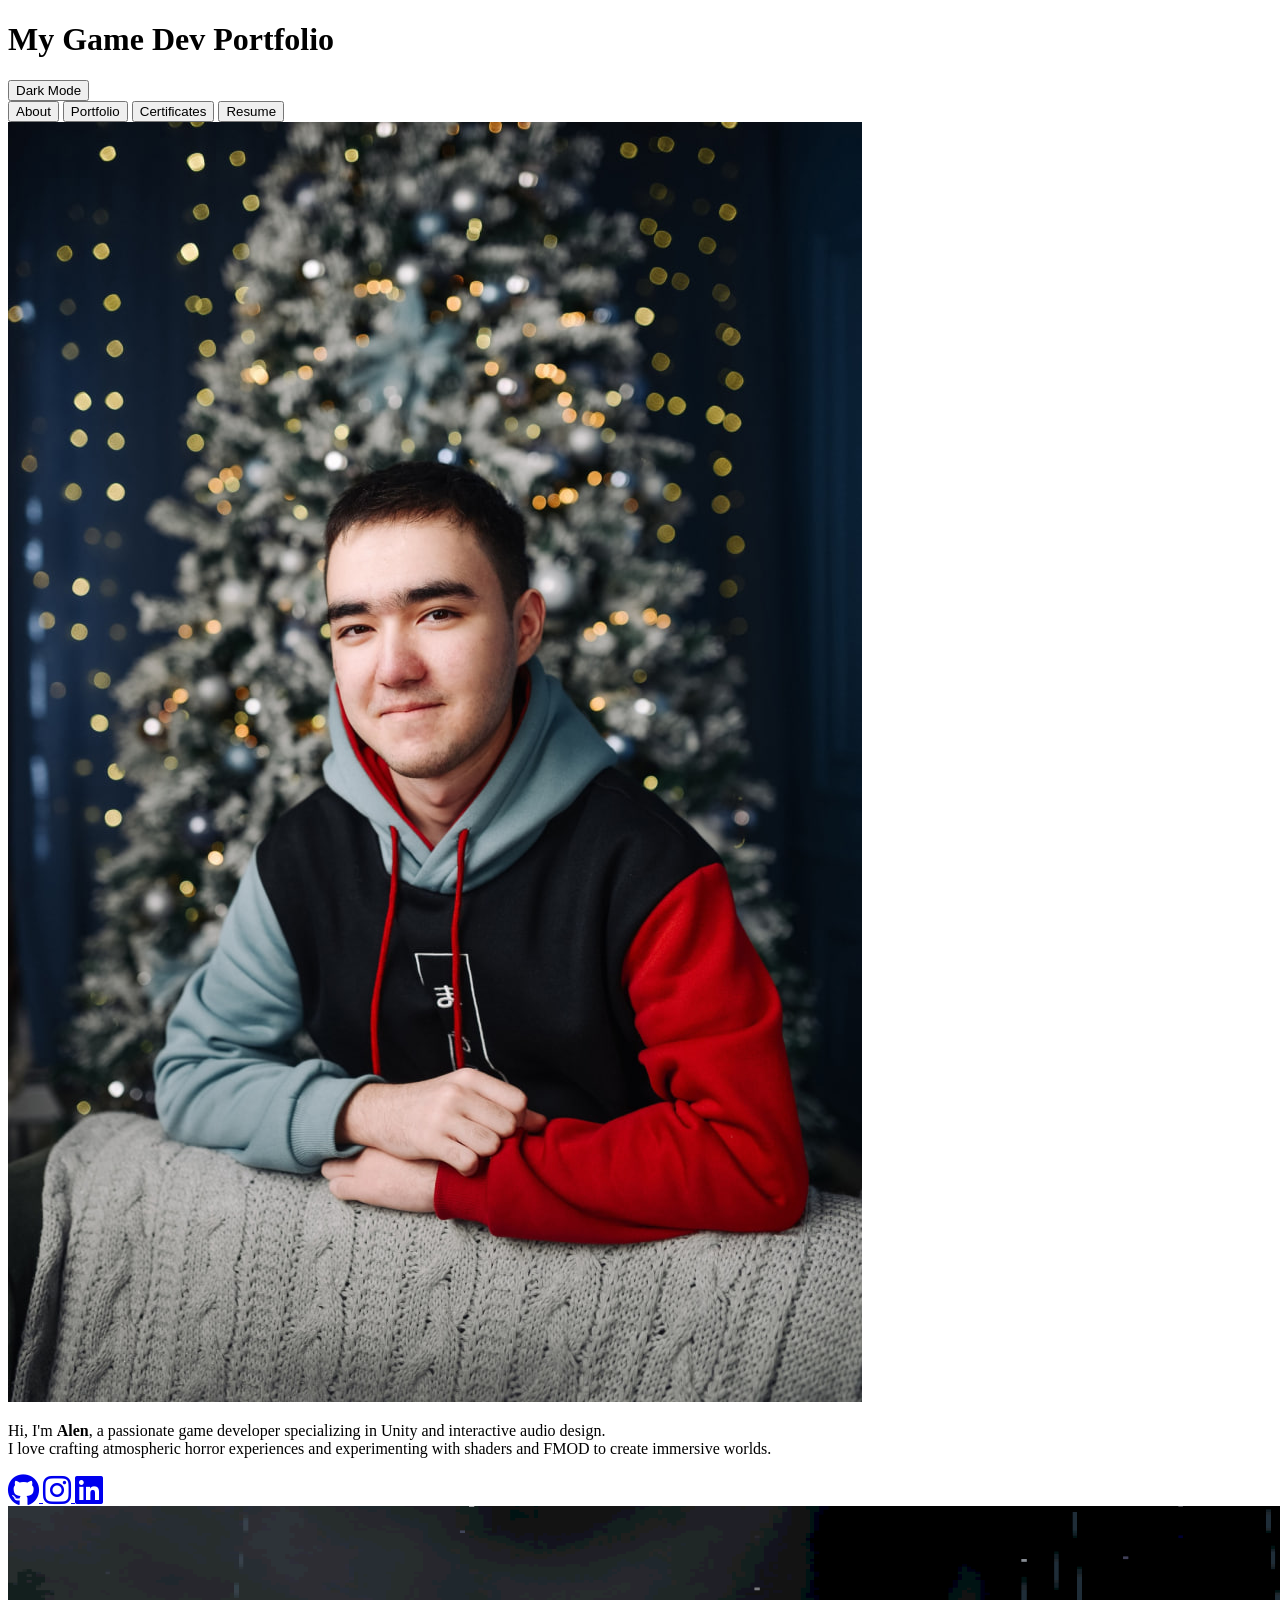
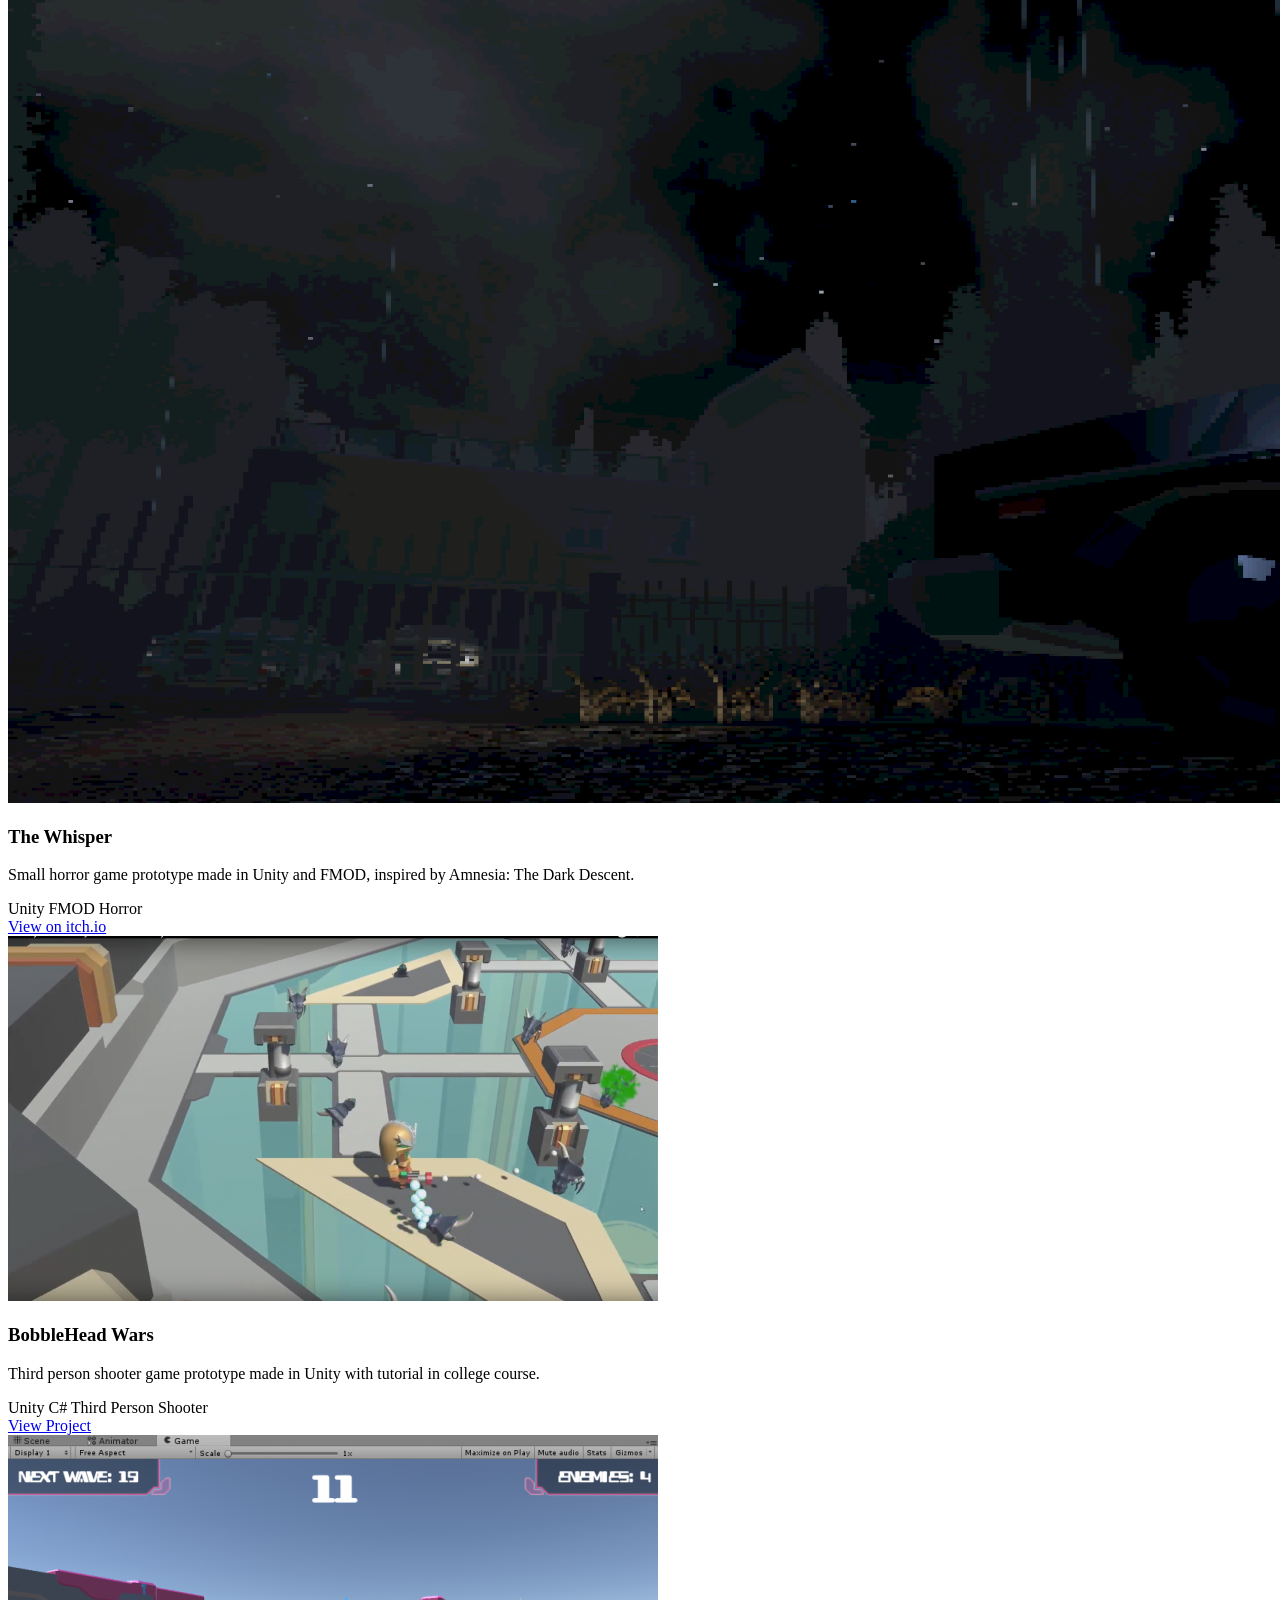
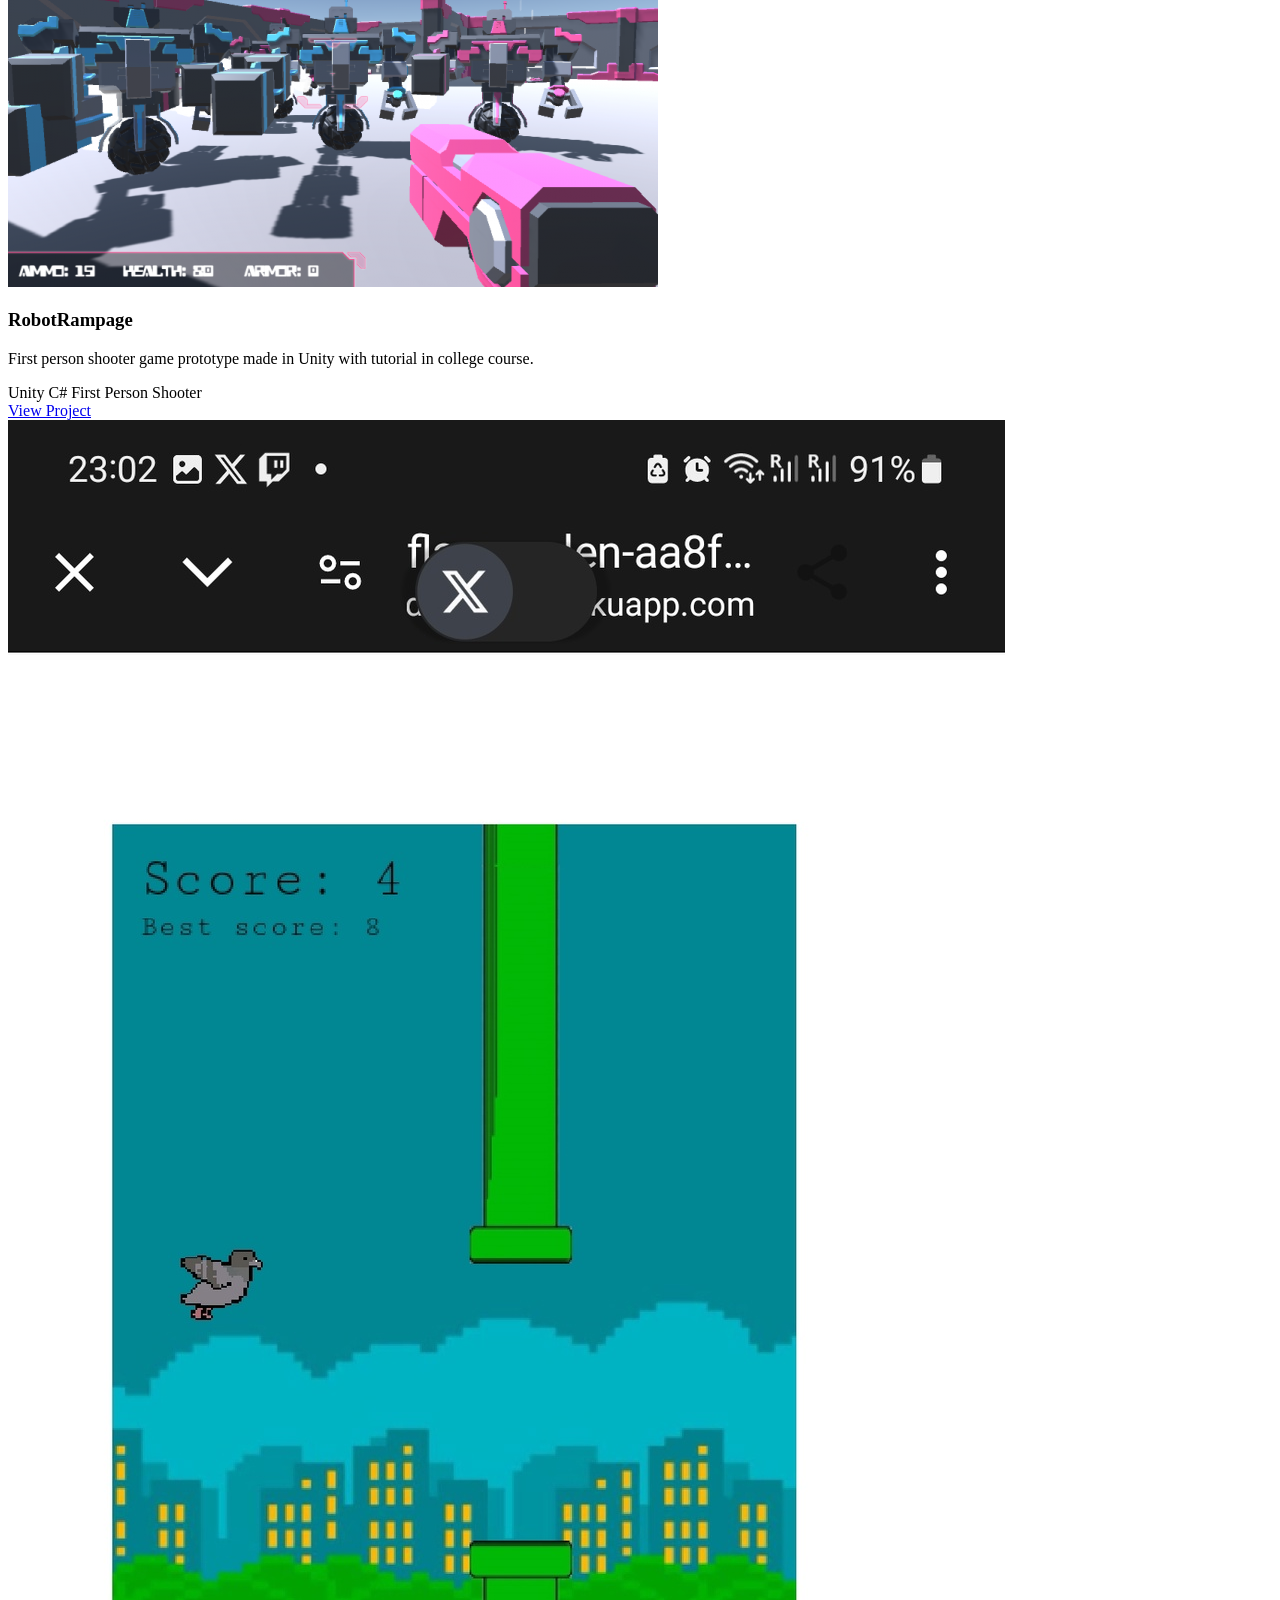
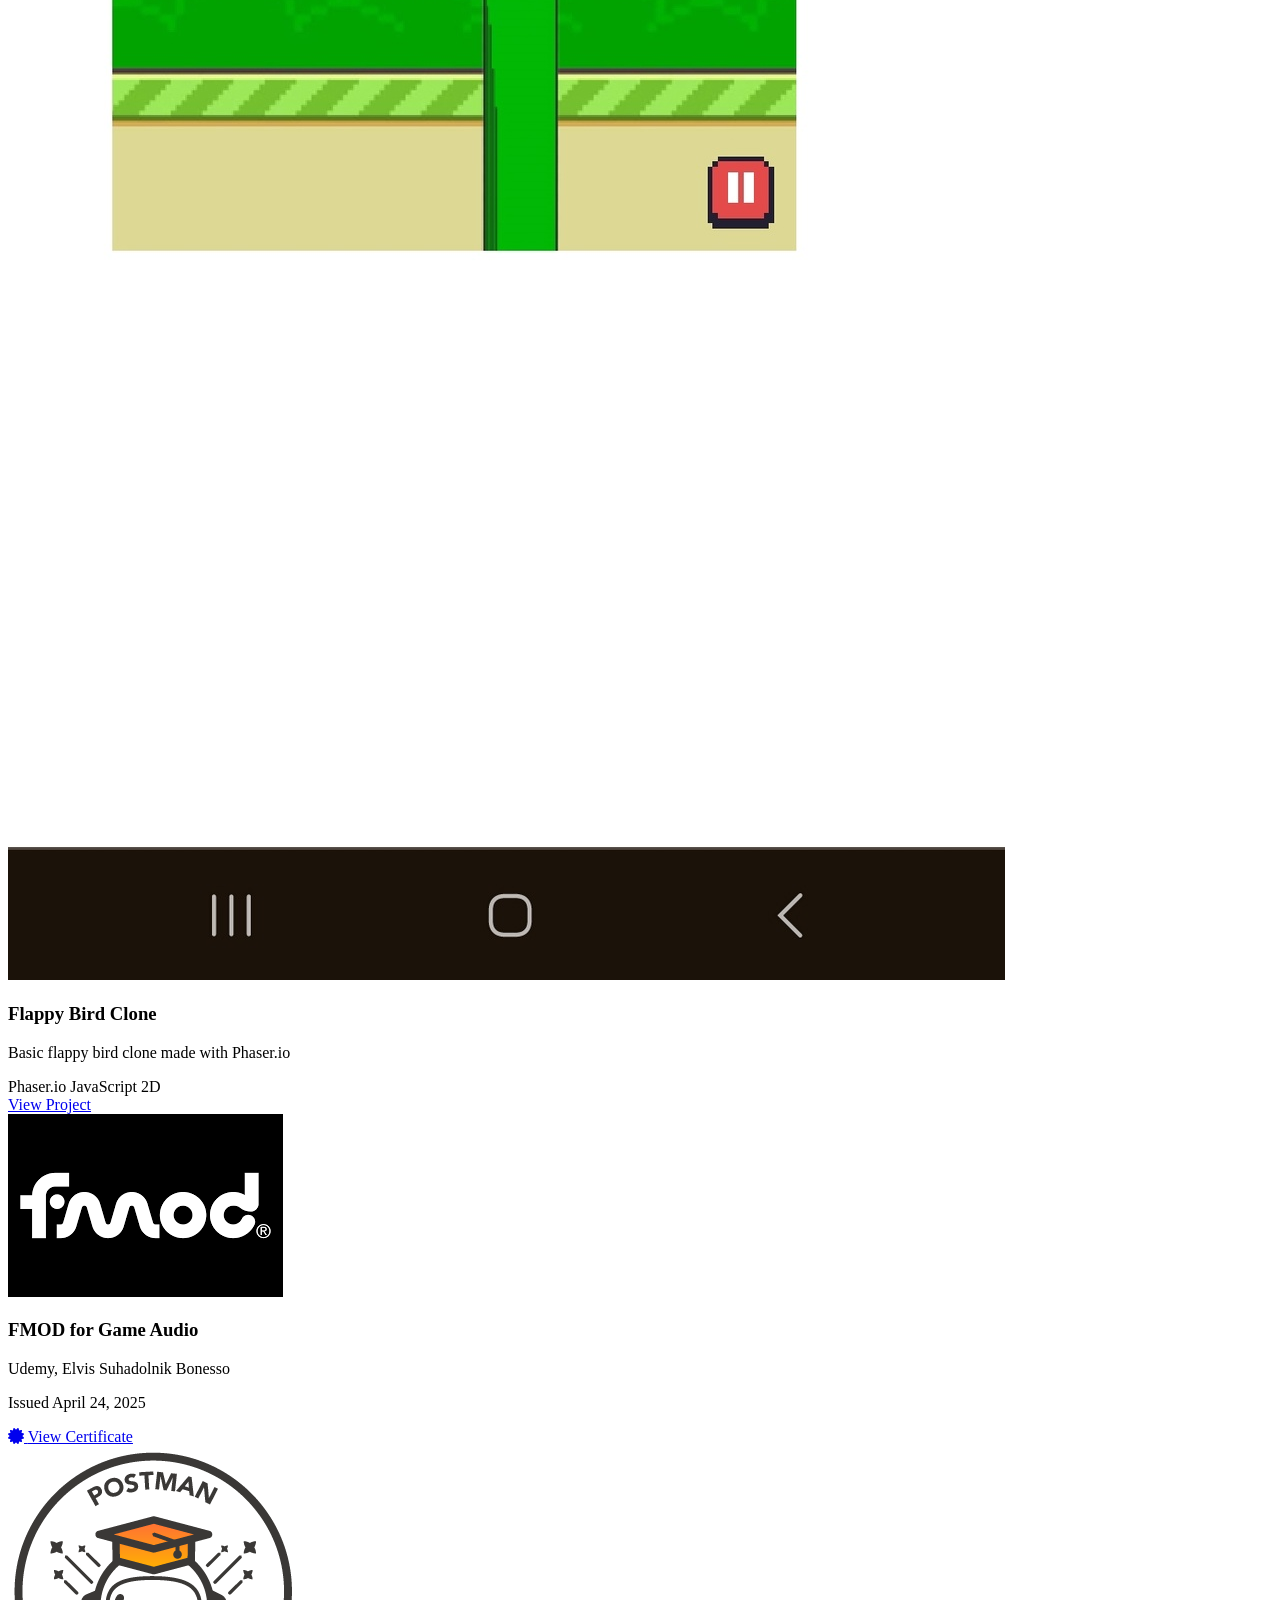
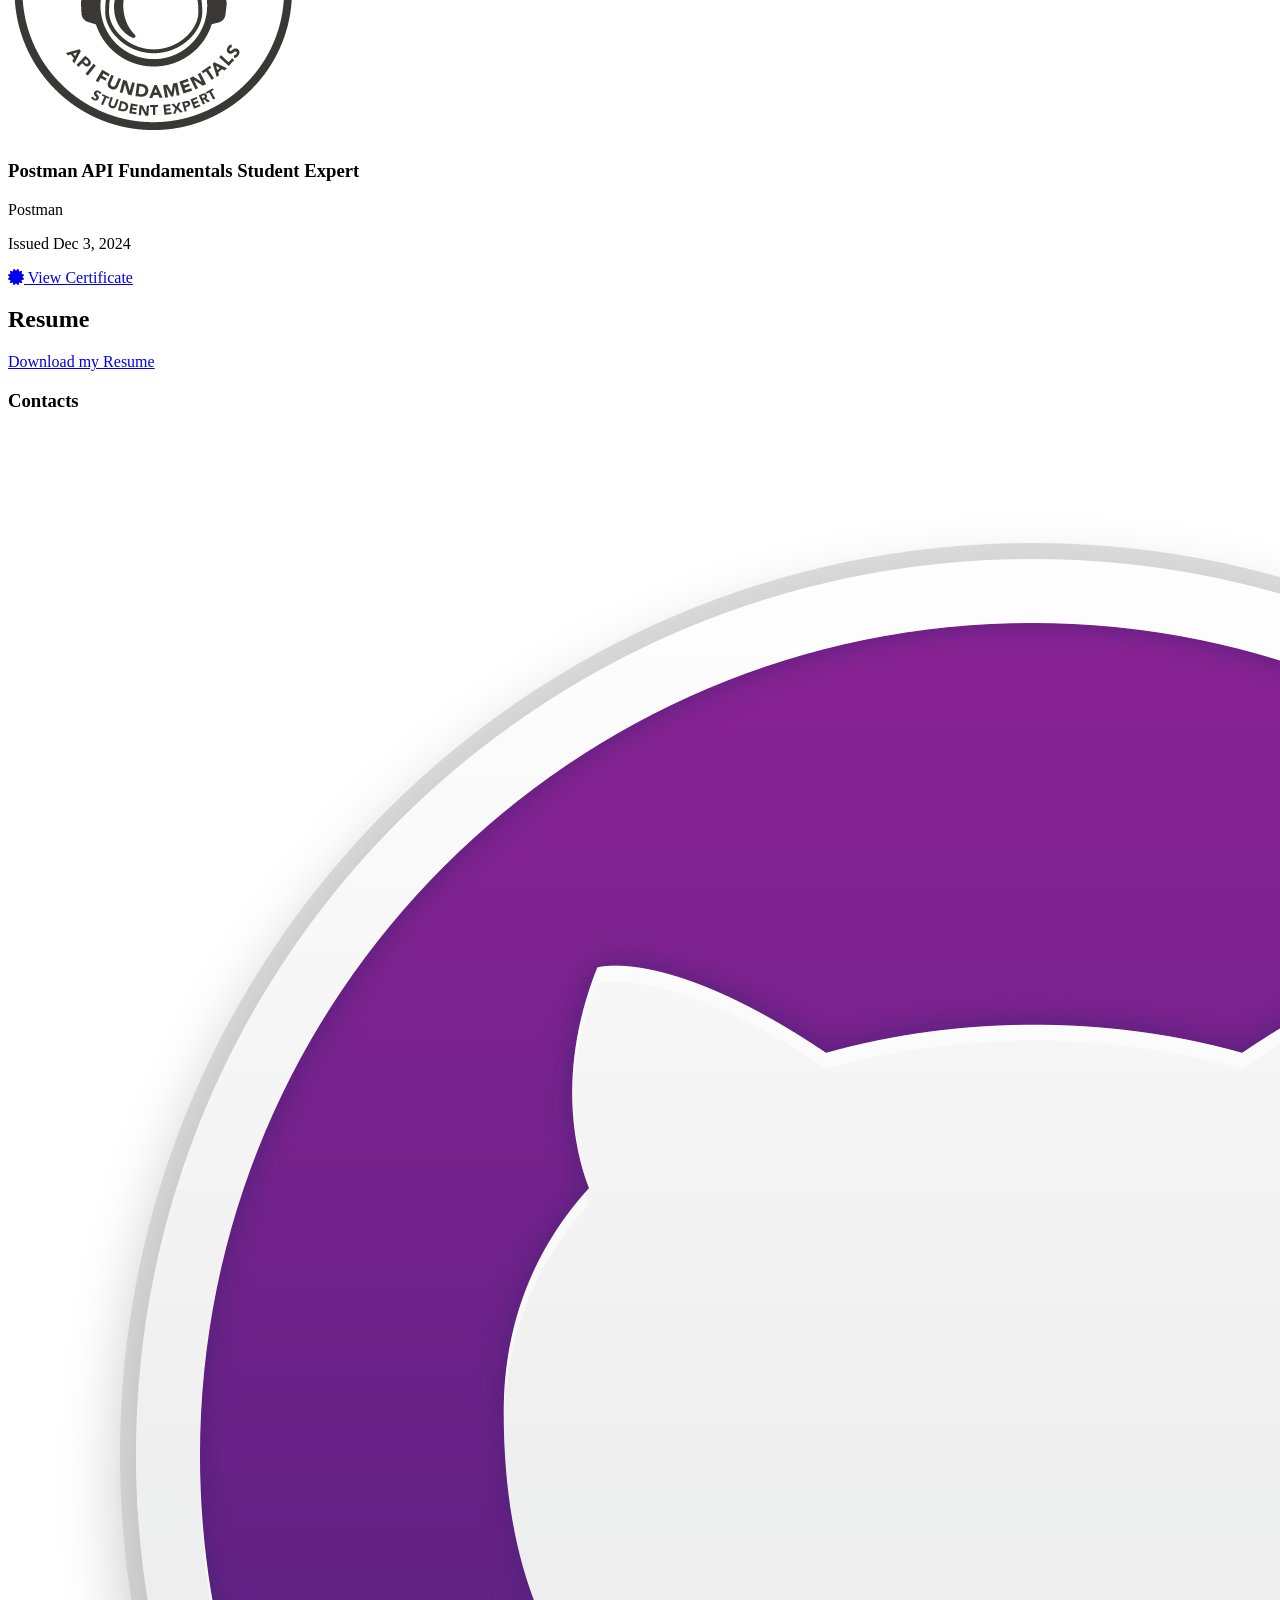
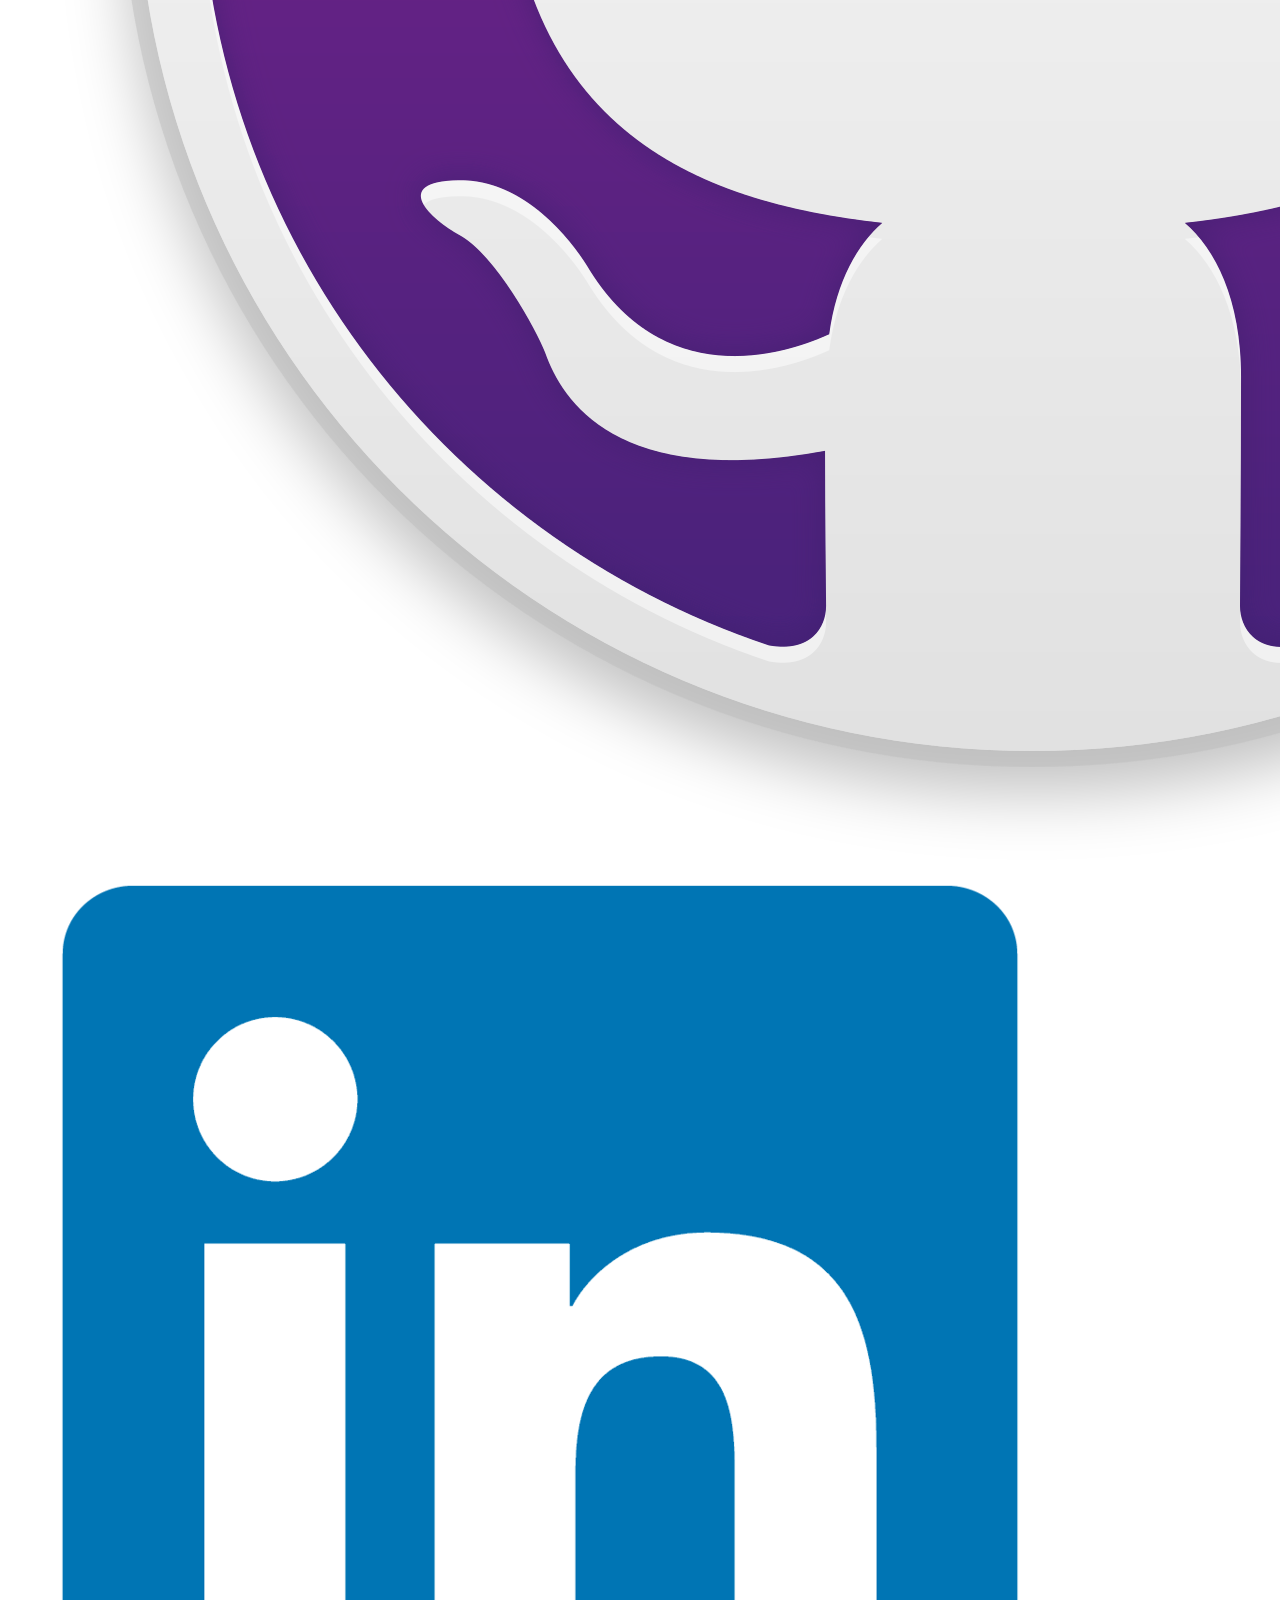
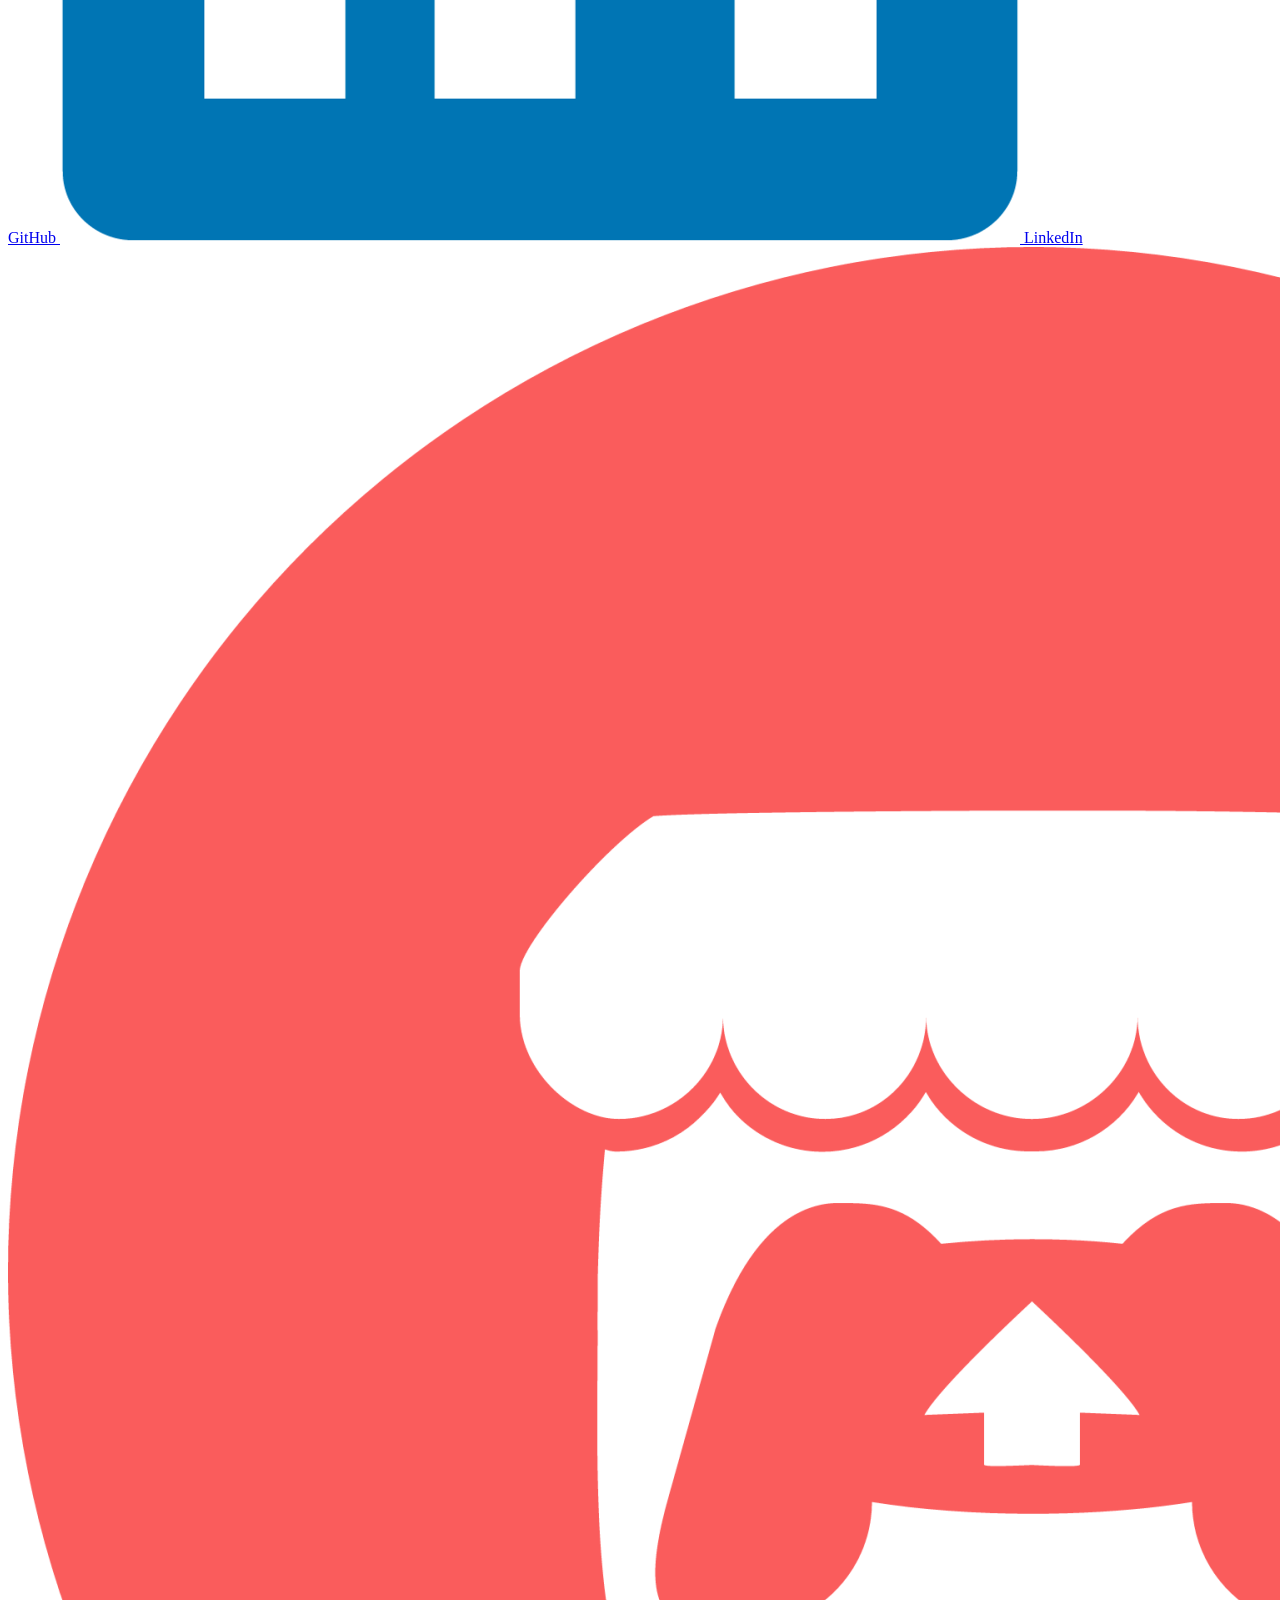
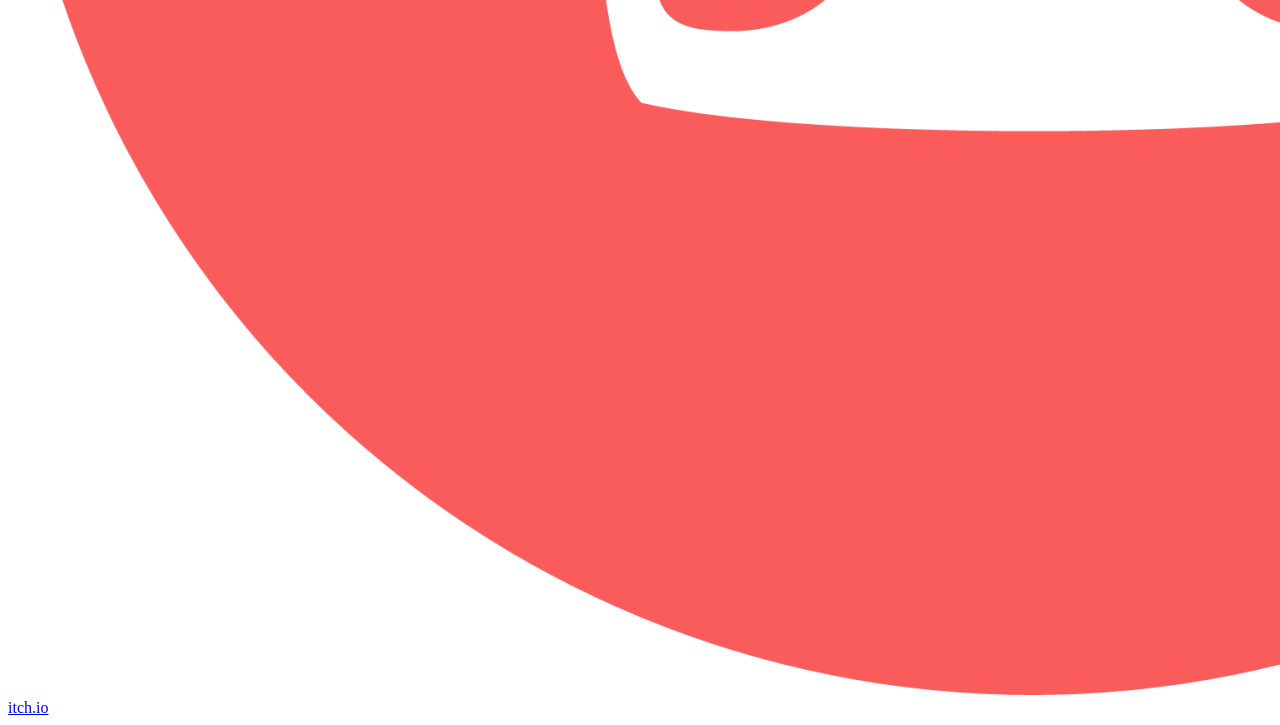
==== index.html @ 96f09389 "Fixing src" ====
<!DOCTYPE html>
<html lang="en">
<head>
  <meta charset="UTF-8" />
  <meta name="viewport" content="width=device-width,initial-scale=1" />
  <title>My Game Dev Portfolio</title>
  <!-- Font Awesome для иконок соцсетей -->
  <link
    rel="stylesheet"
    href="https://cdnjs.cloudflare.com/ajax/libs/font-awesome/6.4.0/css/all.min.css"
    integrity="sha512-p1CmRJY6KAK1Jk5+3+gR5s3H2XQEoxb+ZiV+Rr8RGx9H67rq+N0JG+Z4aRCOWUD+u8f2dD4Aa3jz4X07Pz3U2Q=="
    crossorigin="anonymous"
    referrerpolicy="no-referrer"
  />
  <link rel="stylesheet" href="src/style.css" />
</head>
<body class="theme-light">
  <header class="header">
    <h1>My Game Dev Portfolio</h1>
    <button id="theme-toggle" class="btn-toggle">Dark Mode</button>
  </header>

  <nav class="tabs">
    <button class="tab-btn active" data-tab="About">About</button>
    <button class="tab-btn" data-tab="Portfolio">Portfolio</button>
    <button class="tab-btn" data-tab="Certificates">Certificates</button>
    <button class="tab-btn" data-tab="Resume">Resume</button>
  </nav>

  <main class="main-content">
    <div class="tab-container">
      <!-- About -->
      <section id="About" class="tab-content active">
        <div class="about">
          <img src="Resources/AlenPhoto.jpg" alt="Your Name" class="avatar" />
          <p class="bio">
            Hi, I'm <strong>Alen</strong>, a passionate game developer
            specializing in Unity and interactive audio design.<br />
            I love crafting atmospheric horror experiences and experimenting
            with shaders and FMOD to create immersive worlds.
          </p>
          <div class="socials">
            <a href="https://github.com/sh1raxx" target="_blank" aria-label="GitHub">
              <i class="fab fa-github fa-2x"></i>
            </a>
            <a href="https://instagram.com/shhhirax" target="_blank" aria-label="Instagram">
              <i class="fab fa-instagram fa-2x"></i>
            </a>
            <a href="https://linkedin.com/in/sh1rax" target="_blank" aria-label="LinkedIn">
              <i class="fab fa-linkedin fa-2x"></i>
            </a>
          </div>
        </div>
      </section>

      <!-- Portfolio -->
      <section id="Portfolio" class="tab-content">
        <div class="project-grid">
          <!-- Main Project Card -->
          <div class="project-card main-project">
            <div class="project-image">
              <img src="Resources/whsiperbg.png" alt="The Whisper Game Screenshot" />
            </div>
            <div class="project-content">
              <h3>The Whisper</h3>
              <p>Small horror game prototype made in Unity and FMOD, inspired by Amnesia: The Dark Descent.</p>
              <div class="project-tags">
                <span class="tag">Unity</span>
                <span class="tag">FMOD</span>
                <span class="tag">Horror</span>
              </div>
              <a href="https://sh1rax.itch.io/the-whisper" target="_blank" class="project-link">View on itch.io</a>
            </div>
          </div>

          <!-- Additional Project Cards -->
          <div class="project-card">
            <div class="project-image">
              <img src="Resources/BobbleHeadWars.png" alt="BobbleHead Wars Screenshot" />
            </div>
            <div class="project-content">
              <h3>BobbleHead Wars</h3>
              <p>Third person shooter game prototype made in Unity with tutorial in college course.</p>
              <div class="project-tags">
                <span class="tag">Unity</span>
                <span class="tag">C#</span>
                <span class="tag">Third Person Shooter</span>
              </div>
              <a href="https://github.com/sh1raxx/Bobbleheadwars" target="_blank" class="project-link">View Project</a>
            </div>
          </div>

          <div class="project-card">
            <div class="project-image">
              <img src="Resources/RobotRampage.png" alt="Project Screenshot" />
            </div>
            <div class="project-content">
              <h3>RobotRampage</h3>
              <p>First person shooter game prototype made in Unity with tutorial in college course.</p>
              <div class="project-tags">
                <span class="tag">Unity</span>
                <span class="tag">C#</span>
                <span class="tag">First Person Shooter</span>
              </div>
              <a href="https://github.com/sh1raxx/RobotRampageFinale" target="_blank" class="project-link">View Project</a>
            </div>
          </div>

          <div class="project-card">
            <div class="project-image">
              <img src="Resources/FlappyBird.jpg" alt="Project Screenshot" />
            </div>
            <div class="project-content">
              <h3>Flappy Bird Clone</h3>
              <p>Basic flappy bird clone made with Phaser.io</p>
              <div class="project-tags">
                <span class="tag">Phaser.io</span>
                <span class="tag">JavaScript</span>
                <span class="tag">2D</span>
              </div>
              <a href="https://github.com/sh1raxx/flappy-bird-alen" target="_blank" class="project-link">View Project</a>
            </div>
          </div>
        </div>
      </section>

      <!-- Certificates -->
      <section id="Certificates" class="tab-content">
        <div class="certificate-card">
          <div class="certificate-image">
            <img src="Resources/FMOD.png" alt="FMOD Certificate" />
          </div>
          <div class="certificate-content">
            <h3>FMOD for Game Audio</h3>
            <p class="issuer">Udemy, Elvis Suhadolnik Bonesso</p>
            <p class="date">Issued April 24, 2025</p>
            <a href="https://ude.my/UC-fa2db65a-5d10-44ad-b75f-f3063c6823f0" class="certificate-link">
              <i class="fas fa-certificate"></i>
              <span>View Certificate</span>
            </a>
          </div>
        </div>

        <div class="certificate-card">
          <div class="certificate-image">
            <img src="Resources/postman.png" alt="postman certificate" />
          </div>
          <div class="certificate-content">
            <h3>Postman API Fundamentals Student Expert</h3>
            <p class="issuer">Postman</p>
            <p class="date">Issued Dec 3, 2024</p>
            <a href="https://badgr.com/public/assertions/IdX0peLxRSSuEm4Li3upFA" class="certificate-link">
              <i class="fas fa-certificate"></i>
              <span>View Certificate</span>
            </a>
          </div>
        </div>
      </section>

      <!-- Resume -->
      <section id="Resume" class="tab-content">
        <h2>Resume</h2>
        <p>
          <a href="resume.pdf" target="_blank">Download my Resume</a>
        </p>
      </section>
    </div>
  </main>

  <footer class="footer">
    <div class="footer-content">
      <h3>Contacts</h3>
      <div class="footer-links">
        <a href="https://github.com/sh1raxx" target="_blank" aria-label="GitHub">
          <img src="Resources/GithubLogo.png" alt="GitHub" class="logo-img" />
          <span>GitHub</span>
        </a>
        <a href="https://linkedin.com/in/sh1rax" target="_blank" aria-label="LinkedIn">
          <img src="Resources/LinkedinLogo.png" alt="LinkedIn" class="logo-img" />
          <span>LinkedIn</span>
        </a>
        <a href="https://sh1rax.itch.io" target="_blank" aria-label="itch.io">
          <img src="Resources/ItchIoLogo.png" alt="itch.io" class="logo-img" />
          <span>itch.io</span>
        </a>
      </div>
    </div>
  </footer>
  
  <script src="src/script.js"></script>
</body>
</html>
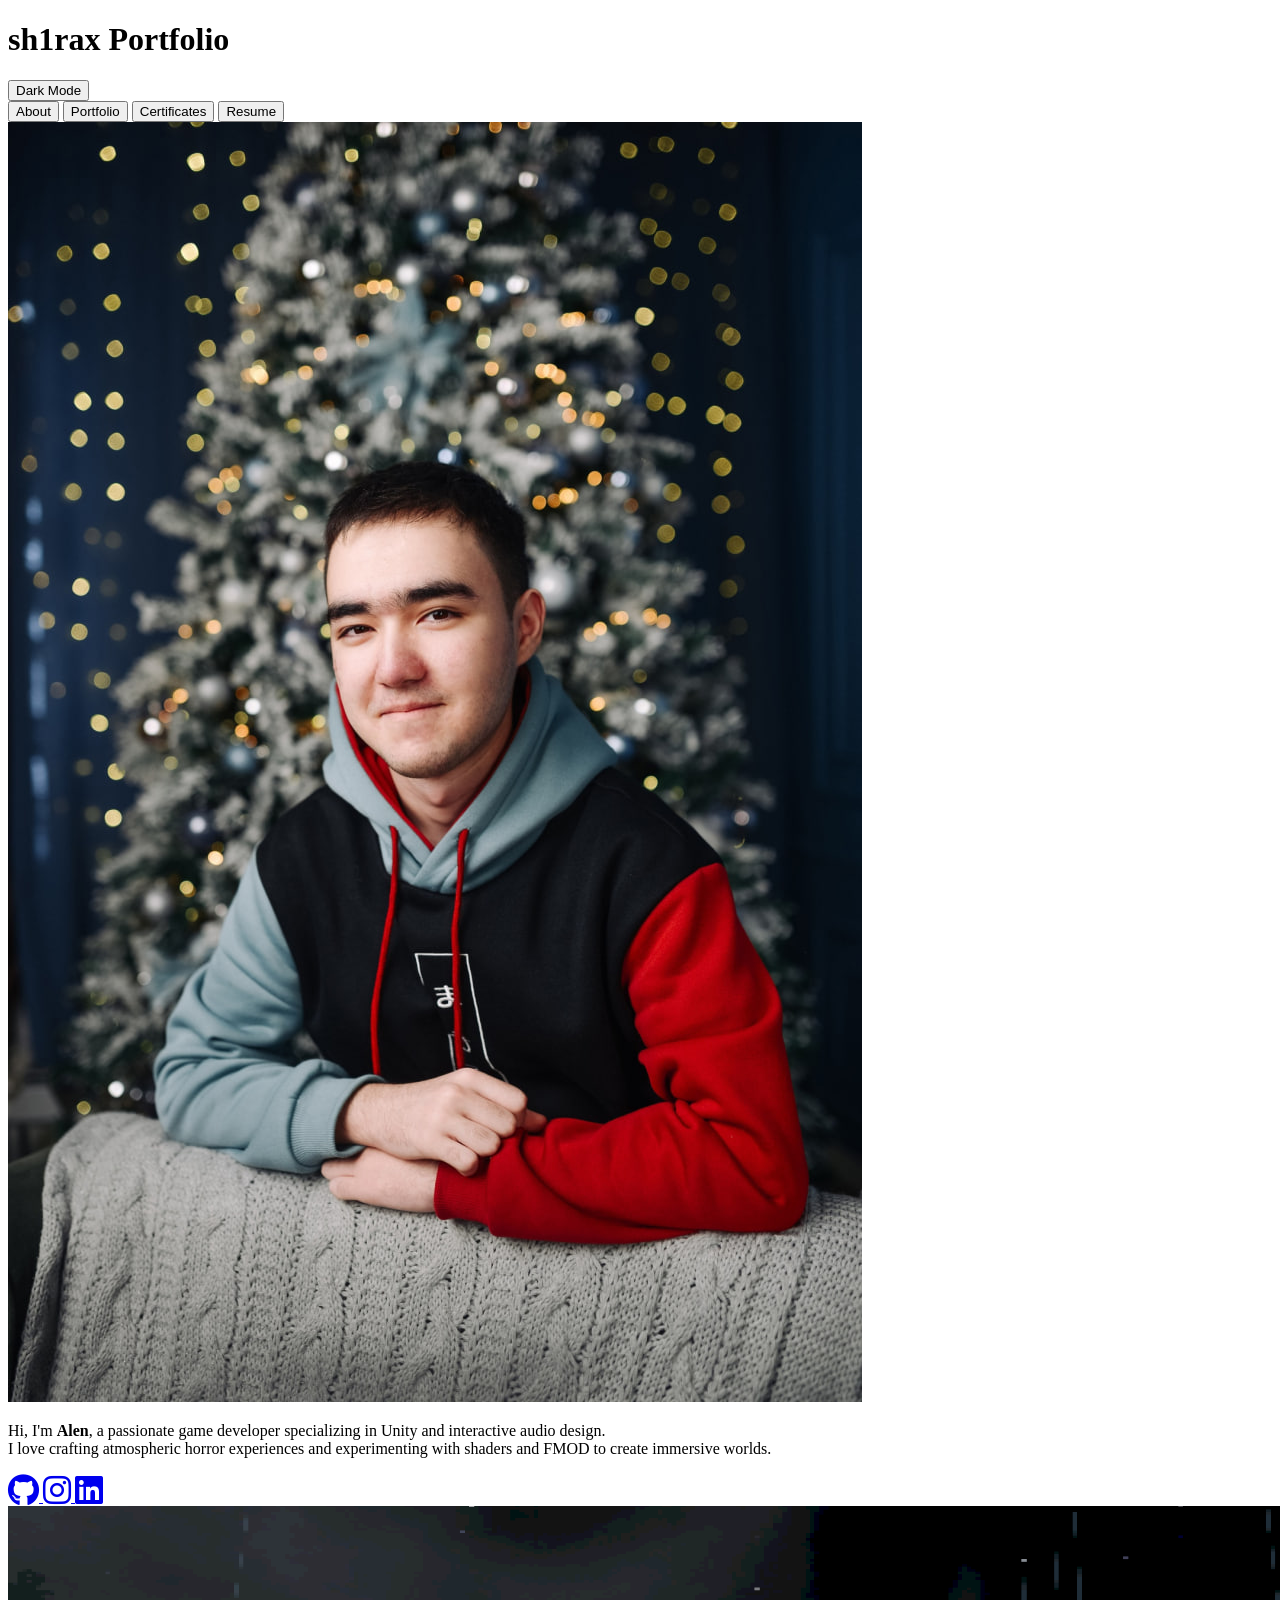
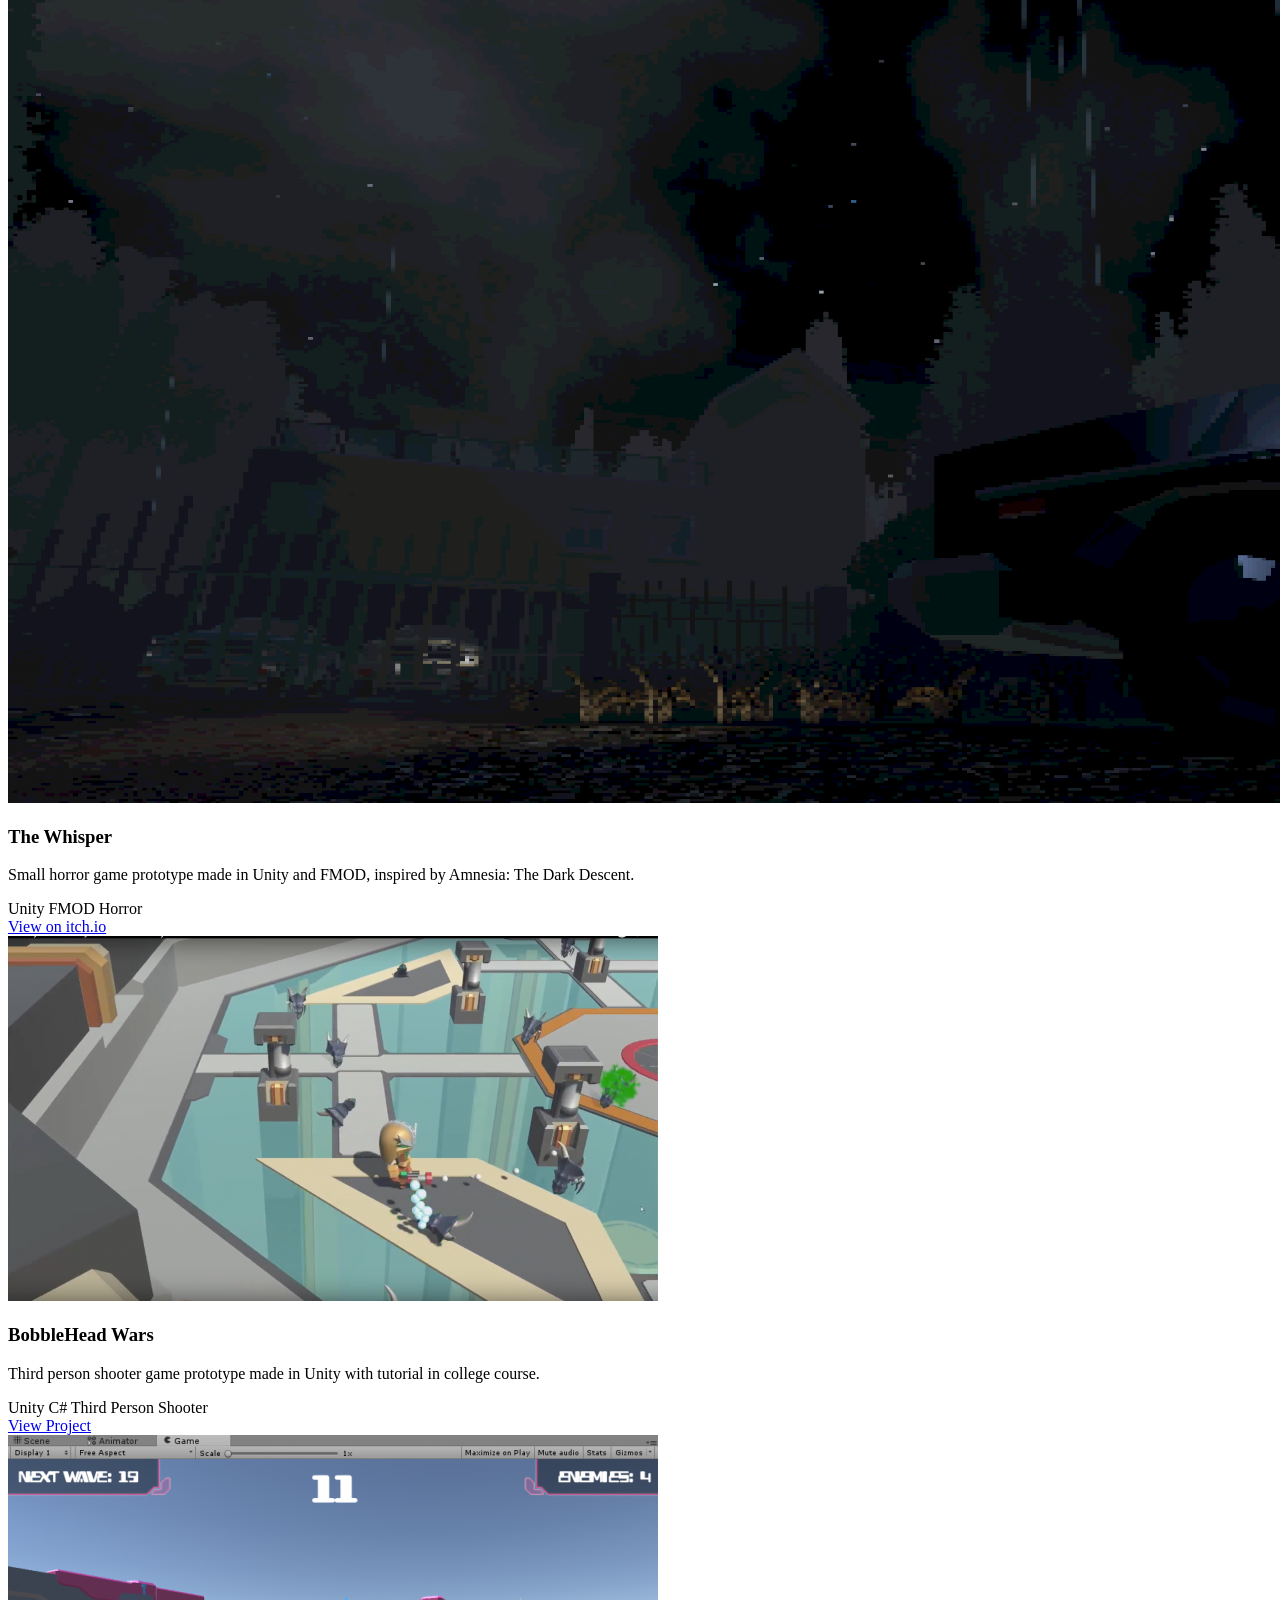
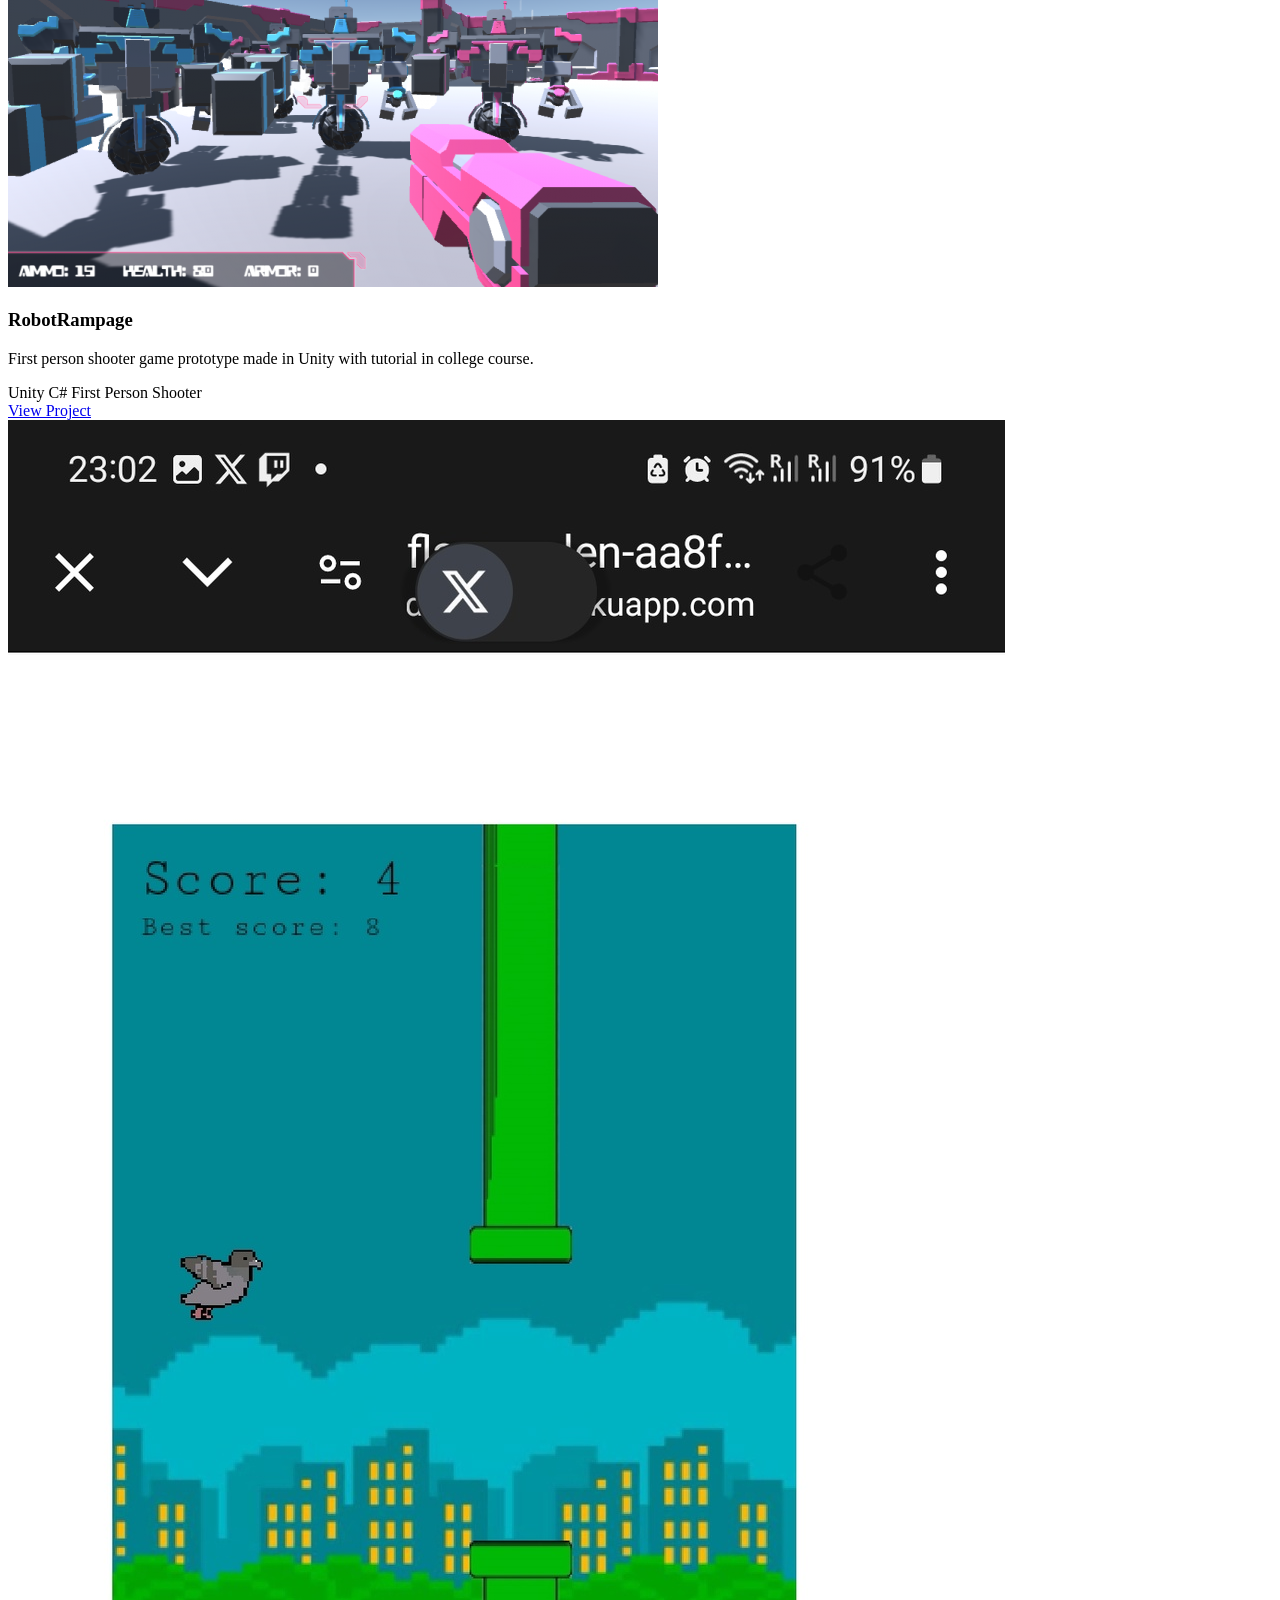
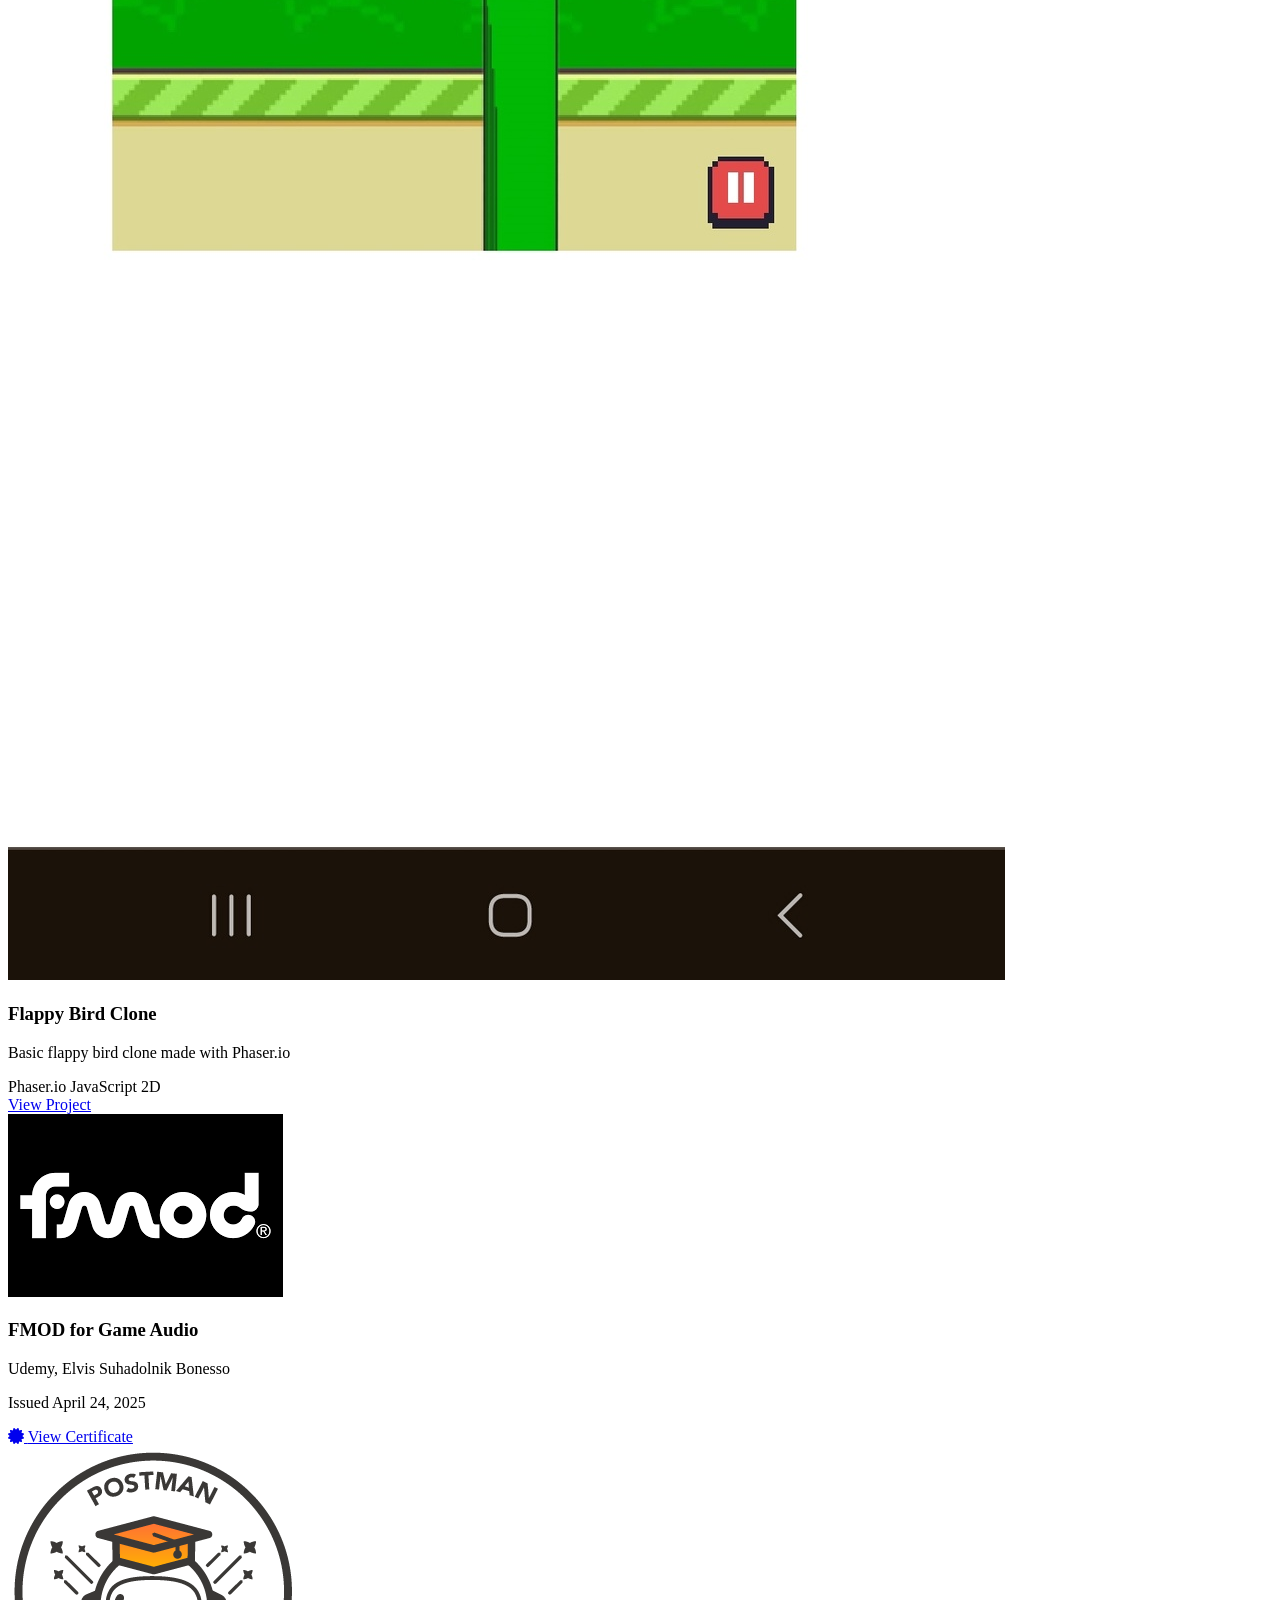
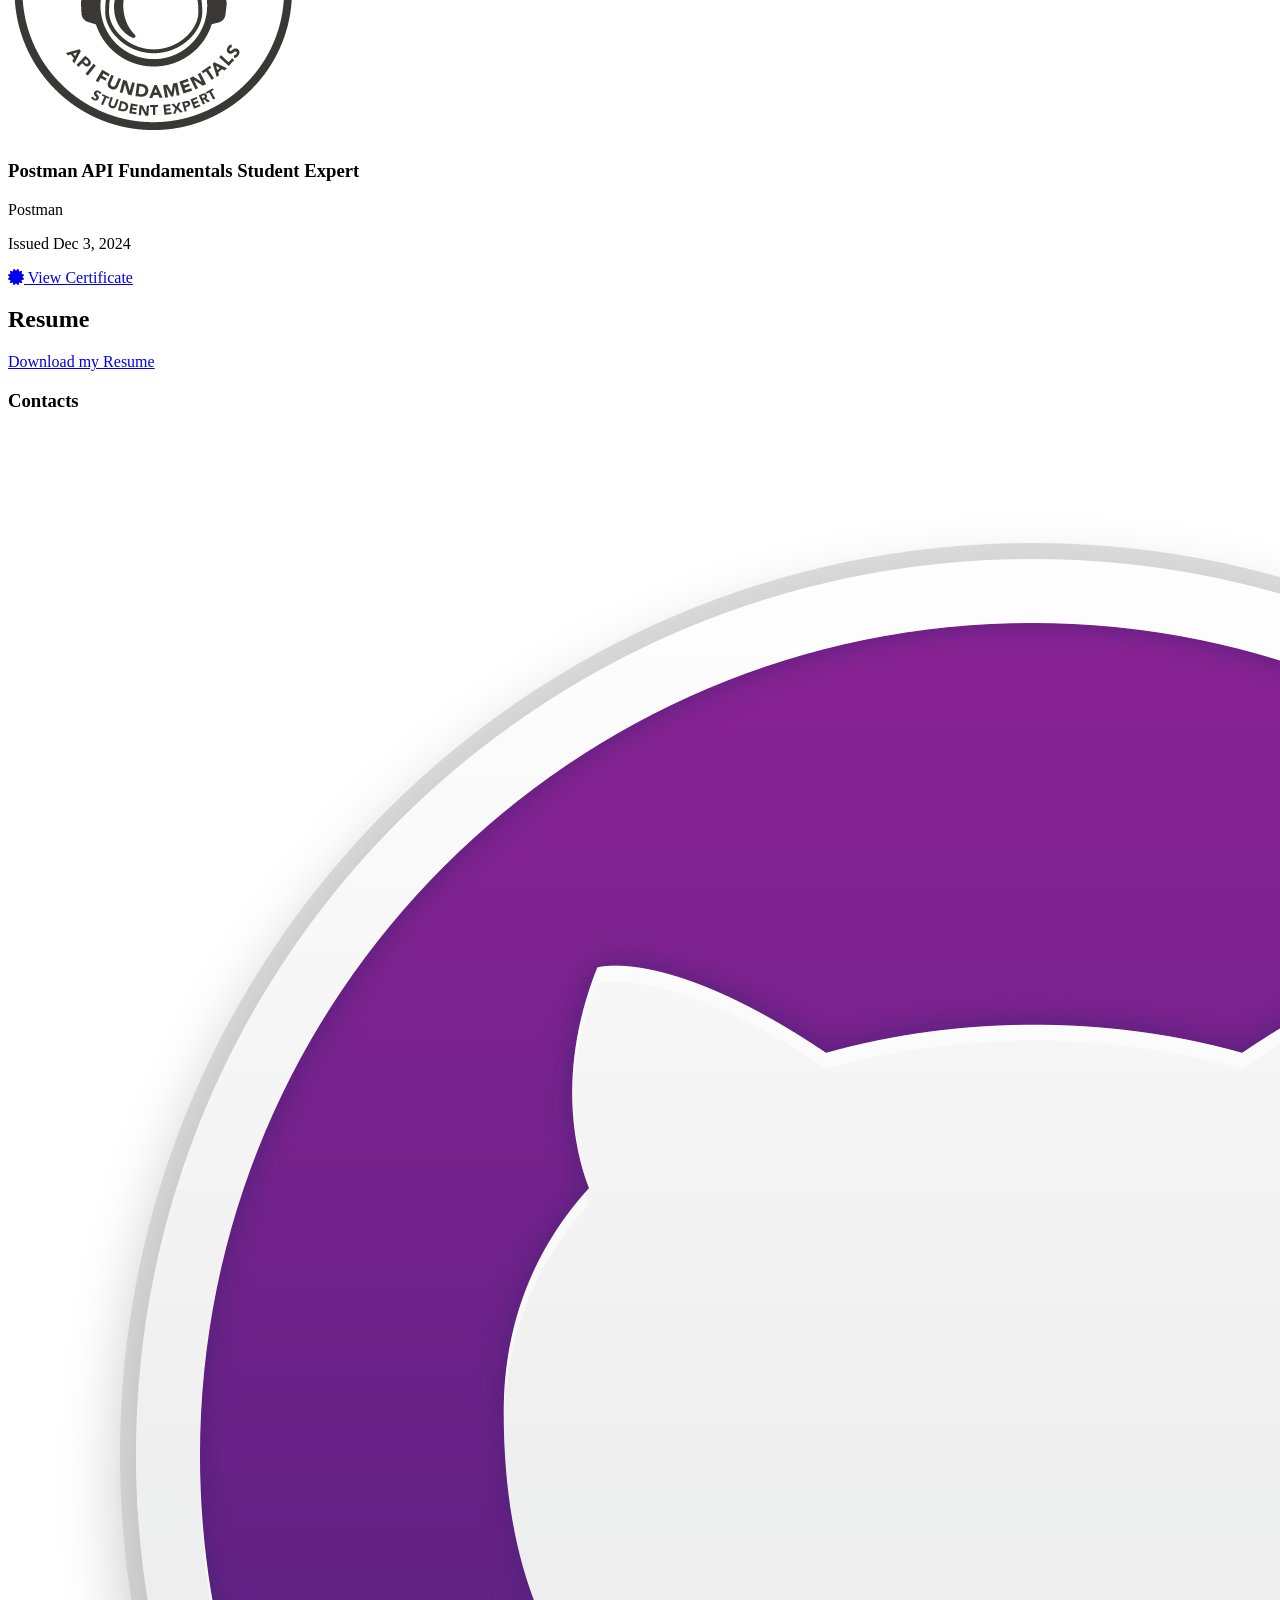
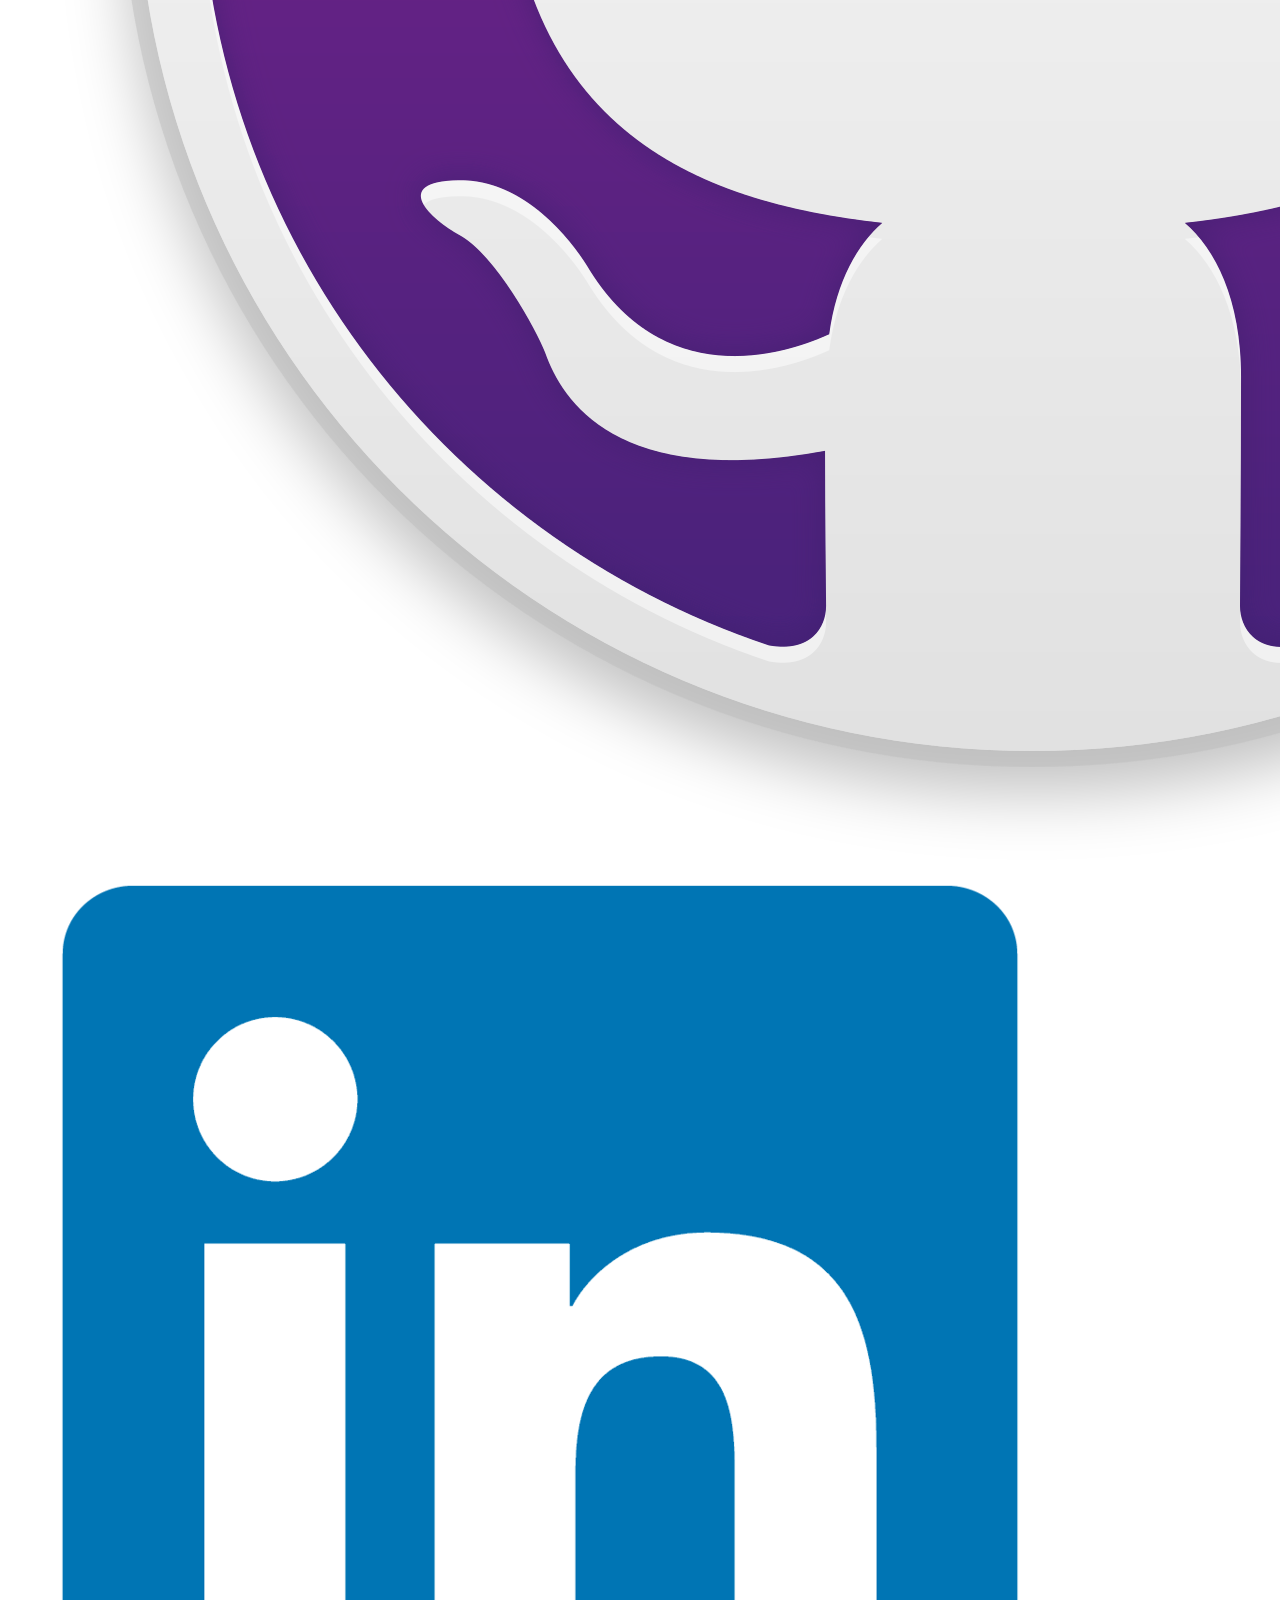
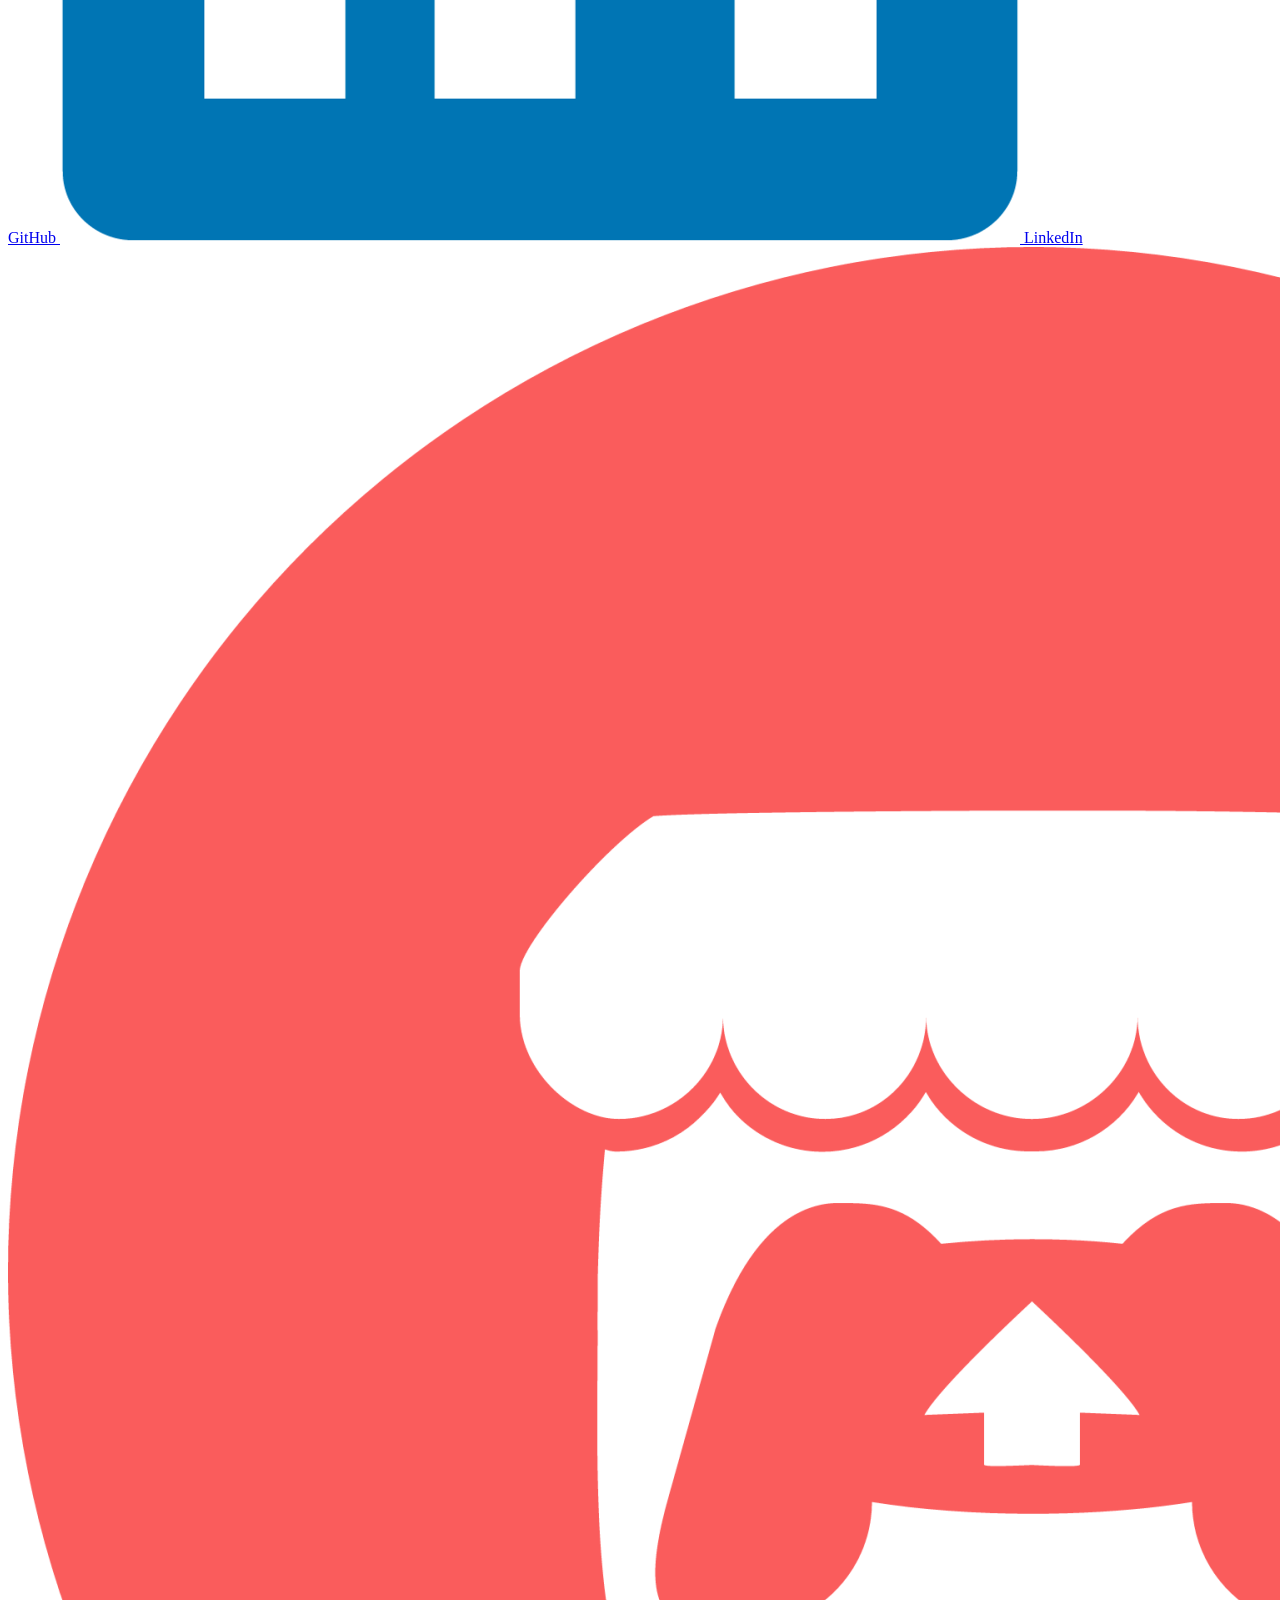
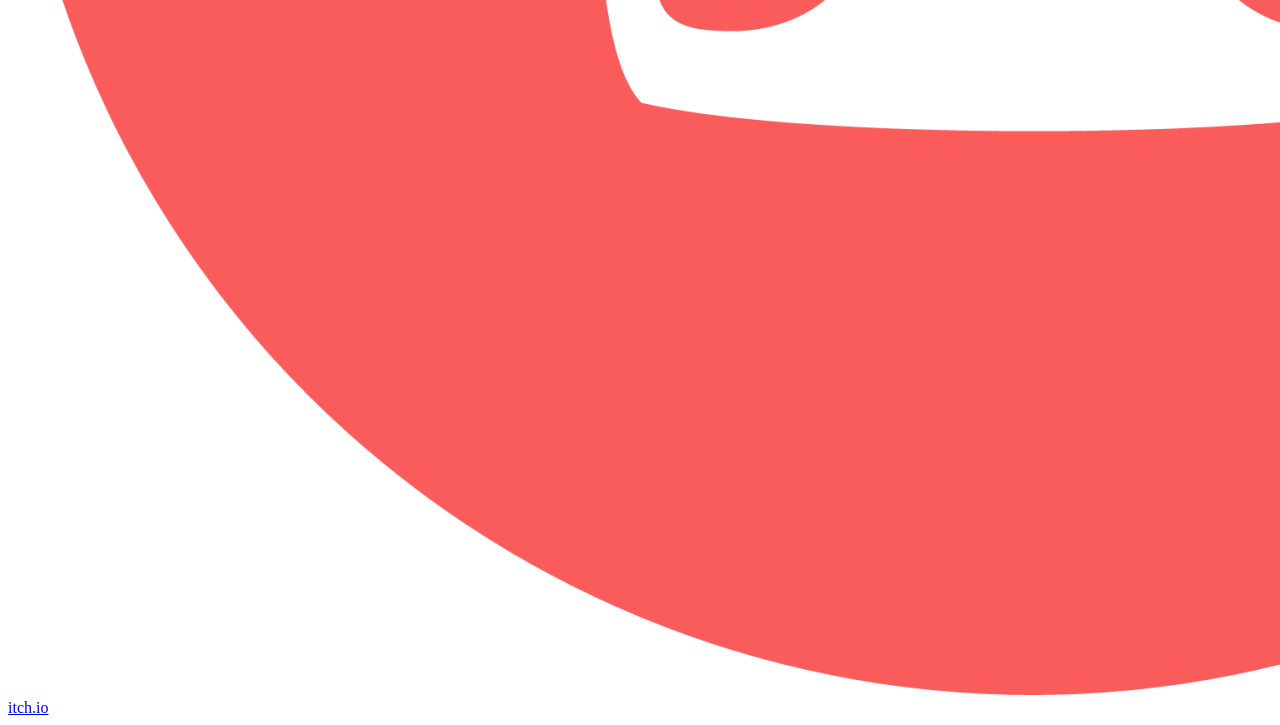
==== commit 9efb8829: "." ====
--- a/index.html
+++ b/index.html
@@ -12,11 +12,11 @@
     crossorigin="anonymous"
     referrerpolicy="no-referrer"
   />
-  <link rel="stylesheet" href="src/style.css" />
+  <link rel="stylesheet" href="./scripts/style.css" />
 </head>
 <body class="theme-light">
   <header class="header">
-    <h1>My Game Dev Portfolio</h1>
+    <h1>sh1rax Portfolio</h1>
     <button id="theme-toggle" class="btn-toggle">Dark Mode</button>
   </header>
 
@@ -187,6 +187,6 @@
     </div>
   </footer>
   
-  <script src="src/script.js"></script>
+  <script src="./scripts/script.js"></script>
 </body>
 </html> 
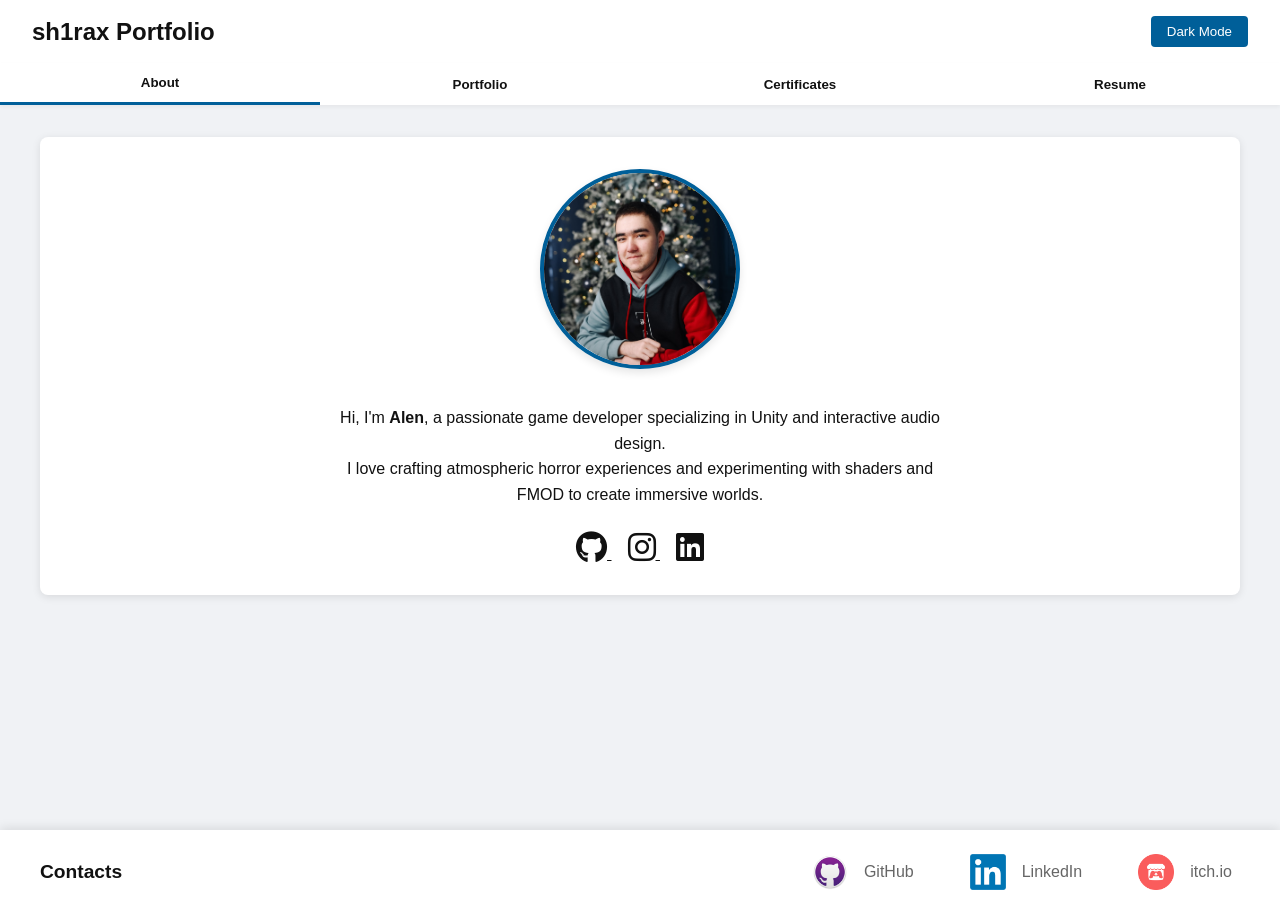
==== commit f2156632: "Merge branch 'main' of https://github.com/sh1raxx/sh1rax.github.io" ====
--- a/index.html
+++ b/index.html
@@ -12,7 +12,7 @@
     crossorigin="anonymous"
     referrerpolicy="no-referrer"
   />
-  <link rel="stylesheet" href="./scripts/style.css" />
+  <link rel="stylesheet" href="./scripts/Style.css" />
 </head>
 <body class="theme-light">
   <header class="header">
@@ -187,6 +187,6 @@
     </div>
   </footer>
   
-  <script src="./scripts/script.js"></script>
+  <script src="./scripts/Script.js"></script>
 </body>
-</html> +</html> 
--- a/scripts/Style.css
+++ b/scripts/Style.css
@@ -0,0 +1,543 @@
+/* ========== ТЕМЫ ========== */
+:root {
+  --bg:   #f0f2f5;
+  --text: #111;
+  --accent: #005f99;
+  --accent-hover: #0077b3;
+  --surface: #ffffff;
+  --card-bg: #ffffff;
+  --text-primary: #111;
+  --text-secondary: #666;
+  --tag-bg: #005f99;
+  --tag-text: #ffffff;
+}
+body.theme-dark {
+  --bg:      #1e1e1e;
+  --text:    #e0e0e0;
+  --accent:  #1e90ff;
+  --accent-hover: #4da6ff;
+  --surface: #2a2a2a;
+  --card-bg: #2a2a2a;
+  --text-primary: #e0e0e0;
+  --text-secondary: #b0b0b0;
+  --tag-bg: #1e90ff;
+  --tag-text: #ffffff;
+}
+
+/* ========== СБРОС ========== */
+* {
+  box-sizing: border-box;
+  margin: 0;
+  padding: 0;
+}
+body, html {
+  height: 100%;
+  min-height: 100vh;
+  background: var(--bg);
+  color: var(--text);
+  font-family: Arial, sans-serif;
+  transition: background .3s, color .3s;
+  overflow-x: hidden;
+}
+
+/* ========== HEADER ========== */
+.header {
+  display: flex;
+  justify-content: space-between;
+  align-items: center;
+  background: var(--surface);
+  padding: 1rem 2rem;
+  box-shadow: 0 2px 4px rgba(0,0,0,0.1);
+}
+.header h1 { font-size: 1.5rem; }
+.btn-toggle {
+  background: var(--accent);
+  color: #fff;
+  border: none;
+  padding: .5rem 1rem;
+  border-radius: 4px;
+  cursor: pointer;
+}
+
+/* ========== TABS ========== */
+.tabs {
+  display: flex;
+  background: var(--surface);
+  box-shadow: 0 2px 4px rgba(0,0,0,0.05);
+}
+.tab-btn {
+  flex: 1;
+  padding: .75rem;
+  background: none;
+  border: none;
+  font-weight: bold;
+  cursor: pointer;
+  color: var(--text);
+  transition: background .2s;
+}
+.tab-btn:hover { background: rgba(0,0,0,0.03); }
+.tab-btn.active { border-bottom: 3px solid var(--accent); }
+
+/* ========== MAIN ========== */
+.main-content {
+  max-width: 1200px;
+  margin: 2rem auto;
+  margin-bottom: 5rem;
+}
+
+/* Tab content visibility */
+.tab-container {
+  position: relative;
+  min-height: 400px;
+  padding-bottom: 80px;
+}
+
+.tab-content {
+  display: none;
+  position: absolute;
+  top: 0;
+  left: 0;
+  width: 100%;
+  opacity: 0;
+  visibility: hidden;
+  transition: opacity 0.3s ease, visibility 0.3s ease;
+  background: var(--surface);
+  padding: 2rem;
+  border-radius: 8px;
+  box-shadow: 0 2px 8px rgba(0,0,0,0.1);
+}
+
+.tab-content.active {
+  display: block;
+  opacity: 1;
+  visibility: visible;
+}
+
+/* Dark mode adjustments */
+.theme-dark .tab-content {
+  background: var(--surface);
+  box-shadow: 0 2px 8px rgba(0,0,0,0.2);
+}
+
+/* ========== ABOUT ========== */
+.about {
+  text-align: center;
+}
+
+.avatar {
+  width: 200px;
+  height: 200px;
+  border-radius: 50%;
+  object-fit: cover;
+  margin-bottom: 2rem;
+  border: 4px solid var(--accent);
+  box-shadow: 0 4px 8px rgba(0, 0, 0, 0.1);
+  transition: transform 0.3s ease, box-shadow 0.3s ease;
+}
+
+.avatar:hover {
+  transform: scale(1.05);
+  box-shadow: 0 6px 12px rgba(0, 0, 0, 0.15);
+}
+
+.bio {
+  line-height: 1.6;
+  margin-bottom: 1.5rem;
+  max-width: 600px;
+  margin-left: auto;
+  margin-right: auto;
+}
+
+.socials a {
+  margin: 0 .5rem;
+  color: var(--text);
+  transition: color .2s;
+}
+.socials a:hover { color: var(--accent); }
+
+/* ========== PORTFOLIO ========== */
+.project-grid {
+  display: grid;
+  grid-template-columns: repeat(auto-fit, minmax(300px, 1fr));
+  gap: 2rem;
+  padding: 1rem;
+  margin-bottom: 2rem;
+}
+
+.project-card {
+  background: var(--card-bg);
+  border-radius: 12px;
+  overflow: hidden;
+  box-shadow: 0 4px 6px rgba(0, 0, 0, 0.1);
+  transition: transform 0.3s ease, box-shadow 0.3s ease;
+}
+
+.project-card:hover {
+  transform: translateY(-5px);
+  box-shadow: 0 8px 12px rgba(0, 0, 0, 0.15);
+}
+
+.project-image {
+  width: 100%;
+  height: 200px;
+  overflow: hidden;
+  position: relative;
+}
+
+.project-image img {
+  width: 100%;
+  height: 100%;
+  object-fit: cover;
+  transition: transform 0.3s ease;
+}
+
+.project-card:hover .project-image img {
+  transform: scale(1.05);
+}
+
+.project-content {
+  padding: 1.5rem;
+}
+
+/* Adjust spacing for cards without images */
+.project-card:not(:has(.project-image)) .project-content {
+  padding-top: 2rem;
+}
+
+.project-content h3 {
+  margin: 0 0 0.5rem 0;
+  color: var(--text-primary);
+  font-size: 1.25rem;
+}
+
+.project-content p {
+  margin: 0 0 1rem 0;
+  color: var(--text-secondary);
+  font-size: 0.9rem;
+  line-height: 1.5;
+}
+
+.project-tags {
+  display: flex;
+  flex-wrap: wrap;
+  gap: 0.5rem;
+  margin-bottom: 1rem;
+}
+
+.tag {
+  background: var(--tag-bg);
+  color: var(--tag-text);
+  padding: 0.25rem 0.75rem;
+  border-radius: 20px;
+  font-size: 0.8rem;
+  font-weight: 500;
+  letter-spacing: 0.5px;
+}
+
+.project-link {
+  display: inline-block;
+  color: var(--accent-color);
+  text-decoration: none;
+  font-weight: 500;
+  transition: color 0.3s ease;
+}
+
+.project-link:hover {
+  color: var(--accent-hover);
+}
+
+/* Dark mode adjustments */
+.theme-dark .project-card {
+  background: var(--dark-card-bg);
+}
+
+.theme-dark .tag {
+  background: var(--dark-accent);
+}
+
+.theme-dark .project-link {
+  color: var(--dark-accent);
+}
+
+.theme-dark .project-link:hover {
+  color: var(--dark-accent-hover);
+}
+
+/* ========== CERTIFICATES ========== */
+.certificates {
+  display: grid;
+  gap: 2rem;
+  padding: 1rem;
+}
+
+.certificate-card {
+  background: var(--card-bg);
+  border-radius: 12px;
+  overflow: hidden;
+  box-shadow: 0 4px 6px rgba(0, 0, 0, 0.1);
+  transition: transform 0.3s ease, box-shadow 0.3s ease;
+  display: flex;
+  align-items: center;
+  padding: 1.5rem;
+  gap: 2rem;
+}
+
+.certificate-card:hover {
+  transform: translateY(-5px);
+  box-shadow: 0 8px 12px rgba(0, 0, 0, 0.15);
+}
+
+.certificate-image {
+  width: 100px;
+  height: 100px;
+  flex-shrink: 0;
+  display: flex;
+  align-items: center;
+  justify-content: center;
+}
+
+.certificate-image img {
+  width: 100%;
+  height: 100%;
+  object-fit: contain;
+  border-radius: 8px;
+}
+
+.certificate-content {
+  flex-grow: 1;
+}
+
+.certificate-content h3 {
+  color: var(--text-primary);
+  margin-bottom: 0.5rem;
+  font-size: 1.2rem;
+}
+
+.certificate-content .issuer {
+  color: var(--text-secondary);
+  font-size: 0.9rem;
+  margin-bottom: 0.5rem;
+}
+
+.certificate-content .date {
+  color: var(--accent);
+  font-size: 0.9rem;
+  font-weight: 500;
+}
+
+.certificate-link {
+  color: var(--accent);
+  text-decoration: none;
+  display: inline-flex;
+  align-items: center;
+  gap: 0.5rem;
+  margin-top: 1rem;
+  font-weight: 500;
+  transition: color 0.3s ease;
+}
+
+.certificate-link:hover {
+  color: var(--accent-hover);
+}
+
+@media (max-width: 600px) {
+  .certificate-card {
+    flex-direction: column;
+    text-align: center;
+    gap: 1rem;
+  }
+  
+  .certificate-image {
+    width: 80px;
+    height: 80px;
+  }
+}
+
+/* ========== RESUME ========== */
+.resume h2 { margin-bottom: 1rem; }
+.resume a {
+  color: var(--accent);
+  font-weight: bold;
+}
+
+/* Main Project Card */
+.main-project {
+  grid-column: 1 / -1;
+  display: grid;
+  grid-template-columns: 1fr 1fr;
+  gap: 2rem;
+  padding: 2rem;
+  background: var(--surface);
+  border: 2px solid var(--accent);
+}
+
+.main-project .project-image {
+  height: 300px;
+}
+
+.main-project .project-content {
+  display: flex;
+  flex-direction: column;
+  justify-content: center;
+}
+
+.main-project h3 {
+  font-size: 1.5rem;
+  margin-bottom: 1rem;
+}
+
+.main-project p {
+  font-size: 1rem;
+  margin-bottom: 1.5rem;
+}
+
+.main-project .project-tags {
+  margin-bottom: 1.5rem;
+}
+
+.main-project .tag {
+  font-size: 0.9rem;
+  padding: 0.4rem 1rem;
+}
+
+.main-project .project-link {
+  font-size: 1.1rem;
+  padding: 0.5rem 1rem;
+  background: var(--accent);
+  color: white;
+  border-radius: 4px;
+  text-align: center;
+  text-decoration: none;
+  transition: all 0.3s ease;
+  display: inline-block;
+  border: 2px solid var(--accent);
+}
+
+.main-project .project-link:hover {
+  background: var(--accent-hover);
+  color: white;
+  text-decoration: none;
+  transform: translateY(-2px);
+  box-shadow: 0 4px 8px rgba(0, 0, 0, 0.2);
+}
+
+/* Dark mode adjustments for main project */
+.theme-dark .main-project {
+  background: var(--dark-surface);
+  border-color: var(--dark-accent);
+}
+
+.theme-dark .main-project .project-link {
+  background: var(--accent);
+  border-color: var(--accent);
+}
+
+.theme-dark .main-project .project-link:hover {
+  background: var(--accent-hover);
+  color: white;
+  text-decoration: none;
+  transform: translateY(-2px);
+  box-shadow: 0 4px 8px rgba(0, 0, 0, 0.3);
+}
+
+/* Dark mode adjustments */
+.theme-dark {
+  background: var(--bg);
+}
+
+.theme-dark .main-content {
+  background: var(--surface);
+  box-shadow: 0 2px 8px rgba(0,0,0,0.2);
+}
+
+/* ========== FOOTER ========== */
+.footer {
+  position: fixed;
+  bottom: 0;
+  left: 0;
+  right: 0;
+  background: var(--surface);
+  padding: 1rem;
+  box-shadow: 0 -2px 10px rgba(0, 0, 0, 0.1);
+  z-index: 1000;
+  height: 70px;
+}
+
+.footer-content {
+  max-width: 1200px;
+  margin: 0 auto;
+  display: flex;
+  justify-content: space-between;
+  align-items: center;
+}
+
+.footer h3 {
+  color: var(--text-primary);
+  font-size: 1.2rem;
+  margin: 0;
+}
+
+.footer-links {
+  display: flex;
+  gap: 2.5rem;
+  align-items: center;
+}
+
+.footer-links a {
+  color: var(--text-secondary);
+  text-decoration: none;
+  display: flex;
+  align-items: center;
+  gap: 1rem;
+  transition: all 0.3s ease;
+  padding: 0.5rem;
+  border-radius: 8px;
+}
+
+.footer-links a:hover {
+  color: var(--accent);
+  background: rgba(0, 0, 0, 0.05);
+}
+
+.footer-links .logo-img {
+  width: 36px;
+  height: 36px;
+  object-fit: contain;
+}
+
+.theme-dark .footer-links a:hover {
+  background: rgba(255, 255, 255, 0.05);
+}
+
+/* Dark mode adjustments for footer */
+.theme-dark .footer {
+  background: var(--surface);
+  box-shadow: 0 -2px 10px rgba(0, 0, 0, 0.2);
+}
+
+.theme-dark .footer-links a {
+  color: var(--text-secondary);
+}
+
+.theme-dark .footer-links a:hover {
+  color: var(--accent);
+}
+
+/* Медиа-запрос для мобильных устройств */
+@media (max-width: 600px) {
+  .tab-container {
+    padding-bottom: 100px;
+  }
+  
+  .footer {
+    height: 90px;
+  }
+}
+
+/* Адаптивность для мобильных устройств */
+@media (max-width: 600px) {
+  .avatar {
+    width: 160px;
+    height: 160px;
+  }
+}
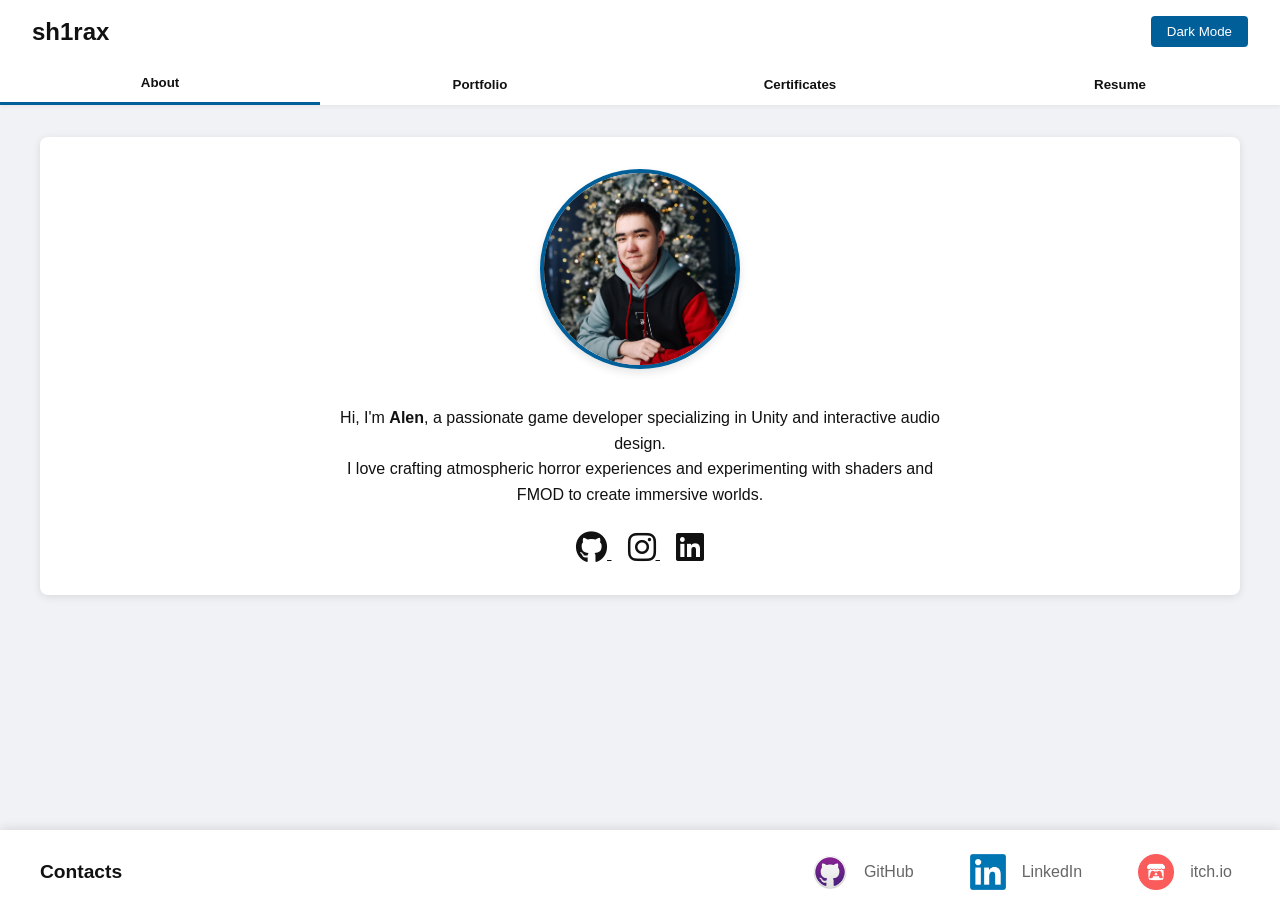
==== commit 2fe42fb4: "." ====
--- a/index.html
+++ b/index.html
@@ -3,8 +3,8 @@
 <head>
   <meta charset="UTF-8" />
   <meta name="viewport" content="width=device-width,initial-scale=1" />
-  <title>My Game Dev Portfolio</title>
-  <!-- Font Awesome для иконок соцсетей -->
+  <title>Alen Ismagambetov</title>
+  
   <link
     rel="stylesheet"
     href="https://cdnjs.cloudflare.com/ajax/libs/font-awesome/6.4.0/css/all.min.css"
@@ -16,7 +16,7 @@
 </head>
 <body class="theme-light">
   <header class="header">
-    <h1>sh1rax Portfolio</h1>
+    <h1>sh1rax</h1>
     <button id="theme-toggle" class="btn-toggle">Dark Mode</button>
   </header>
 
